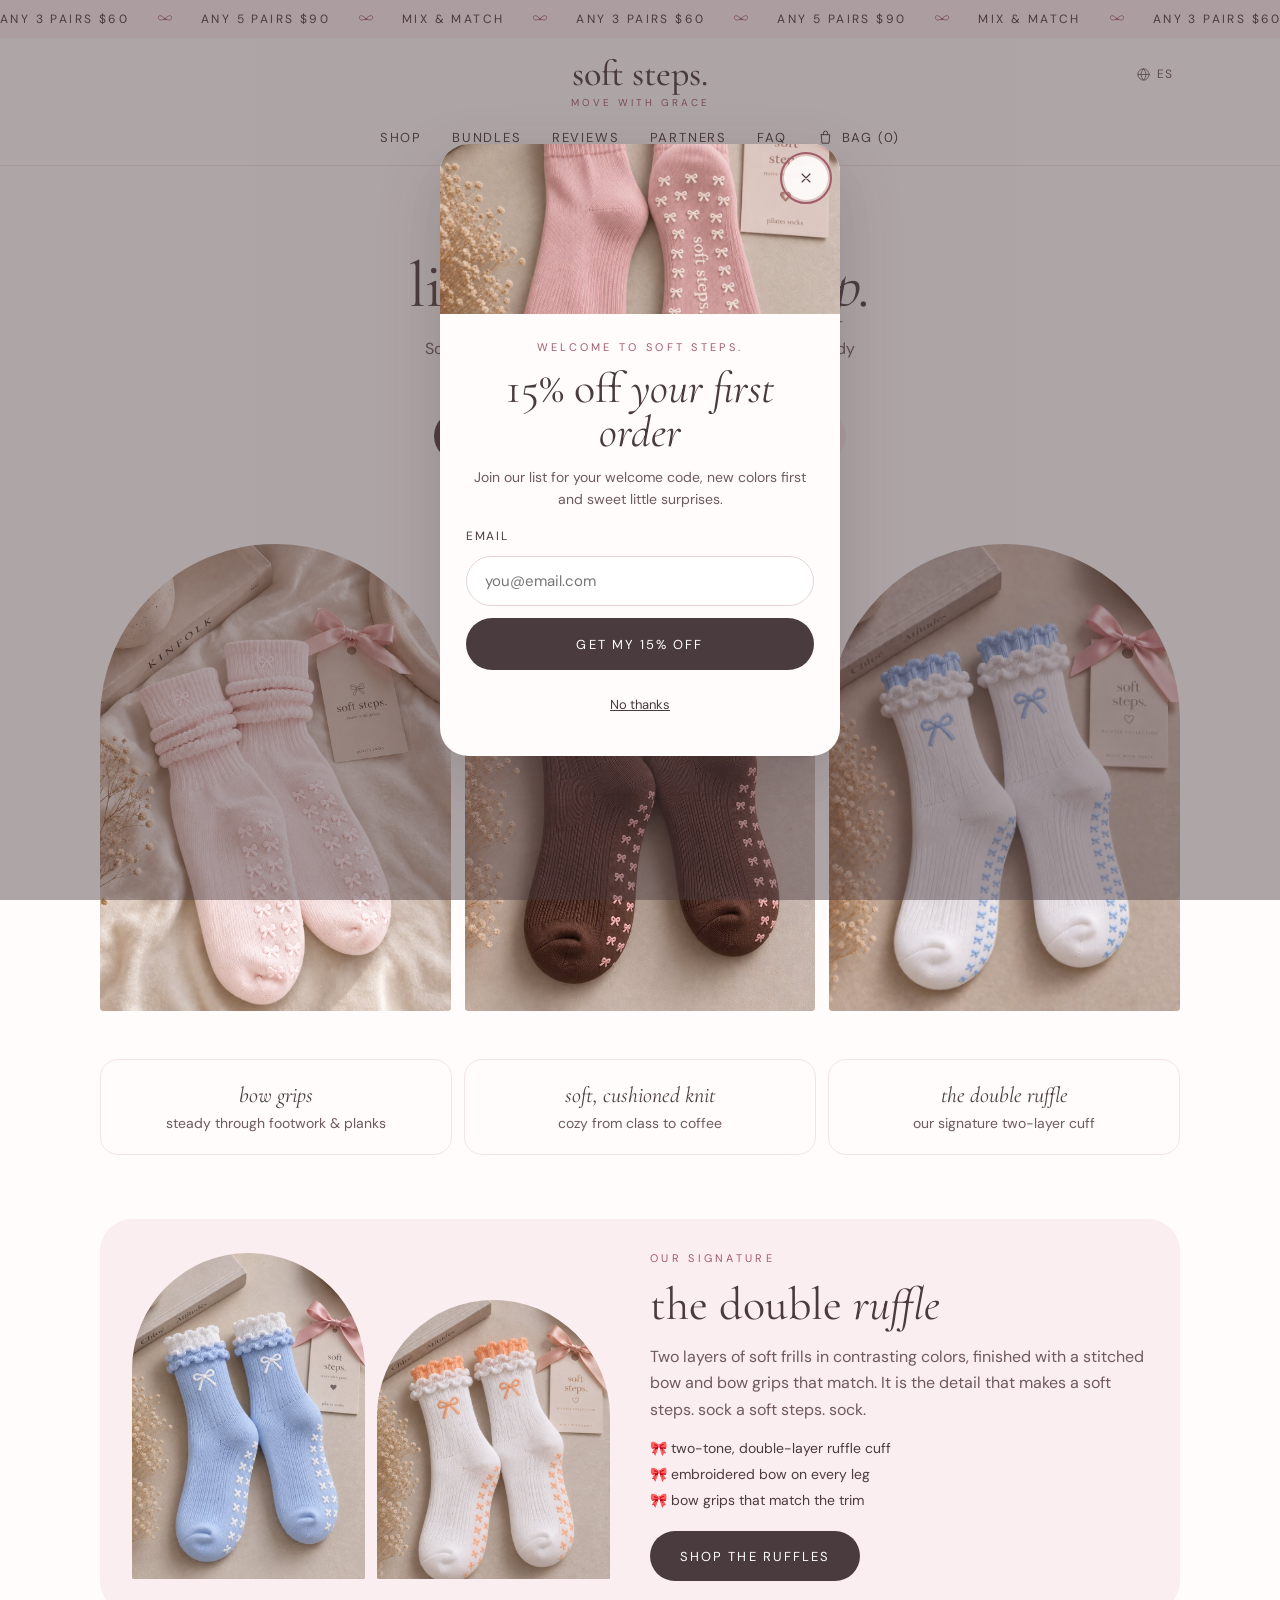
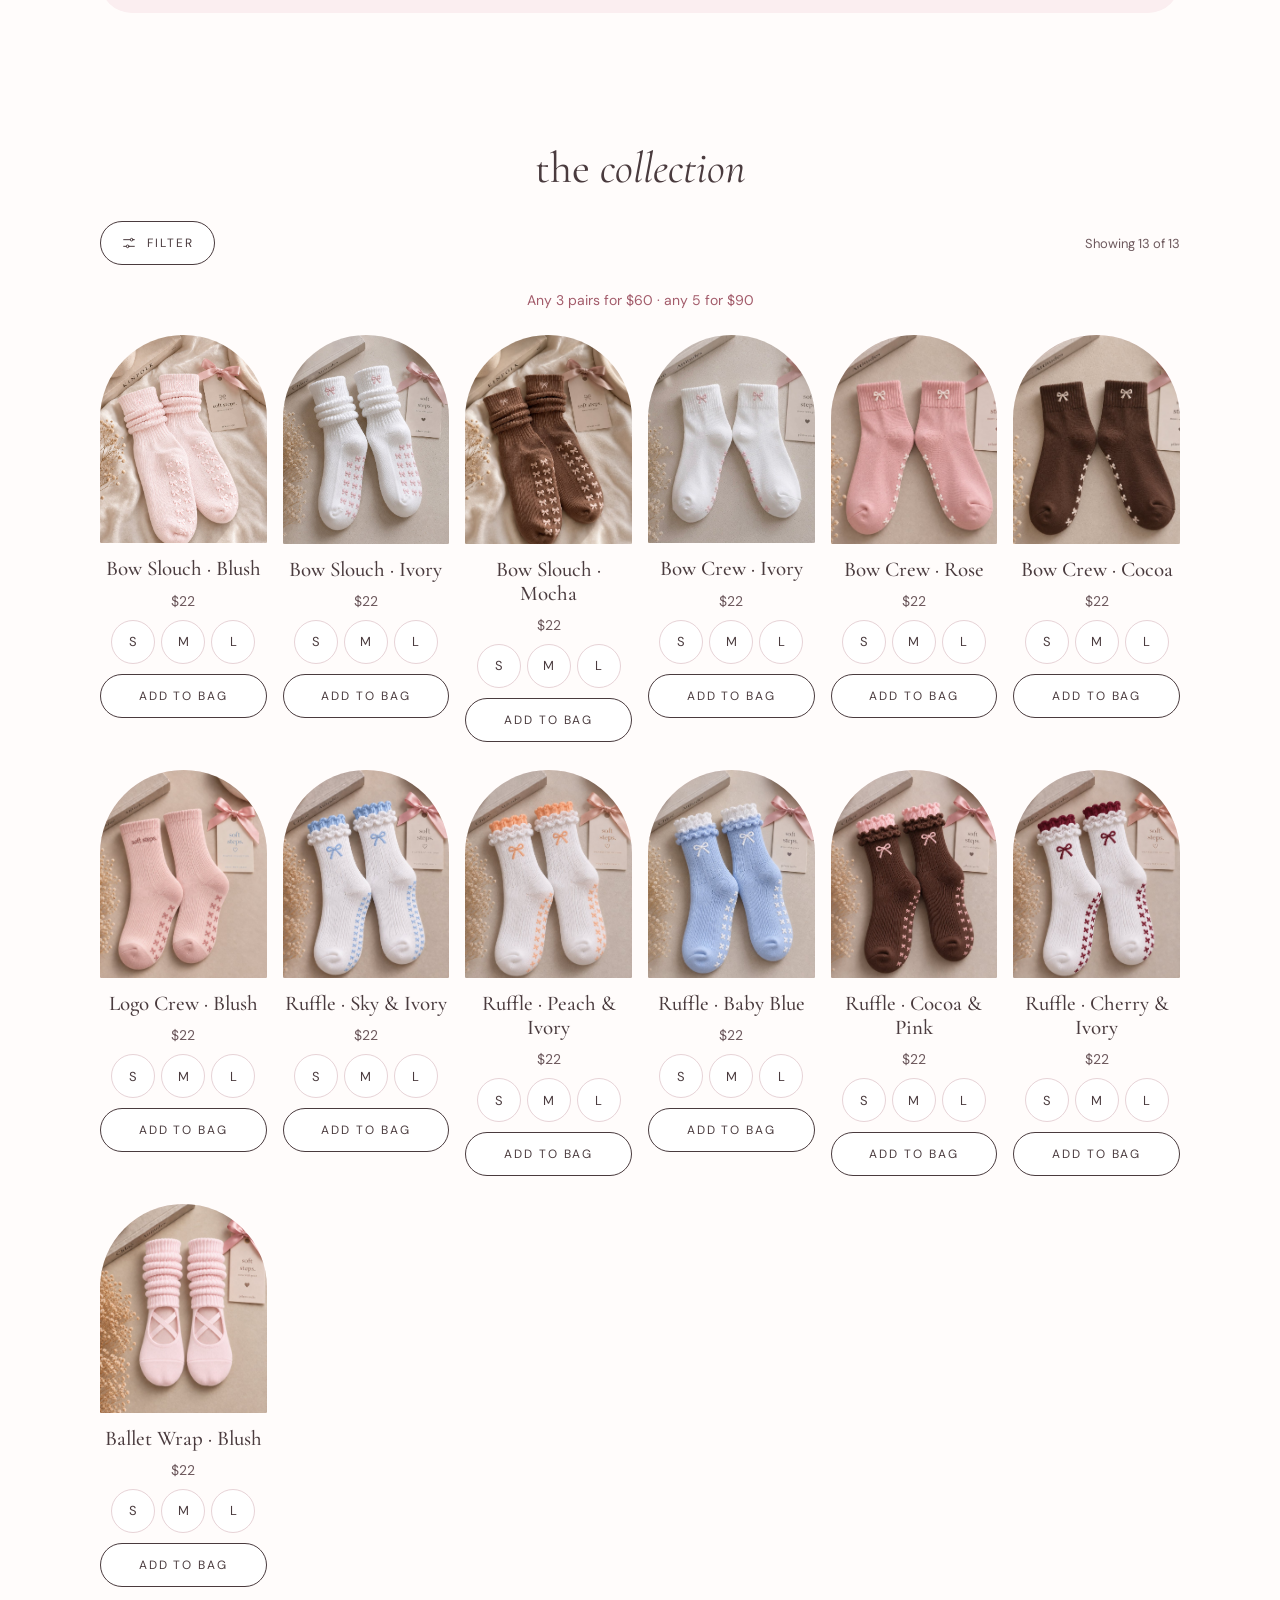
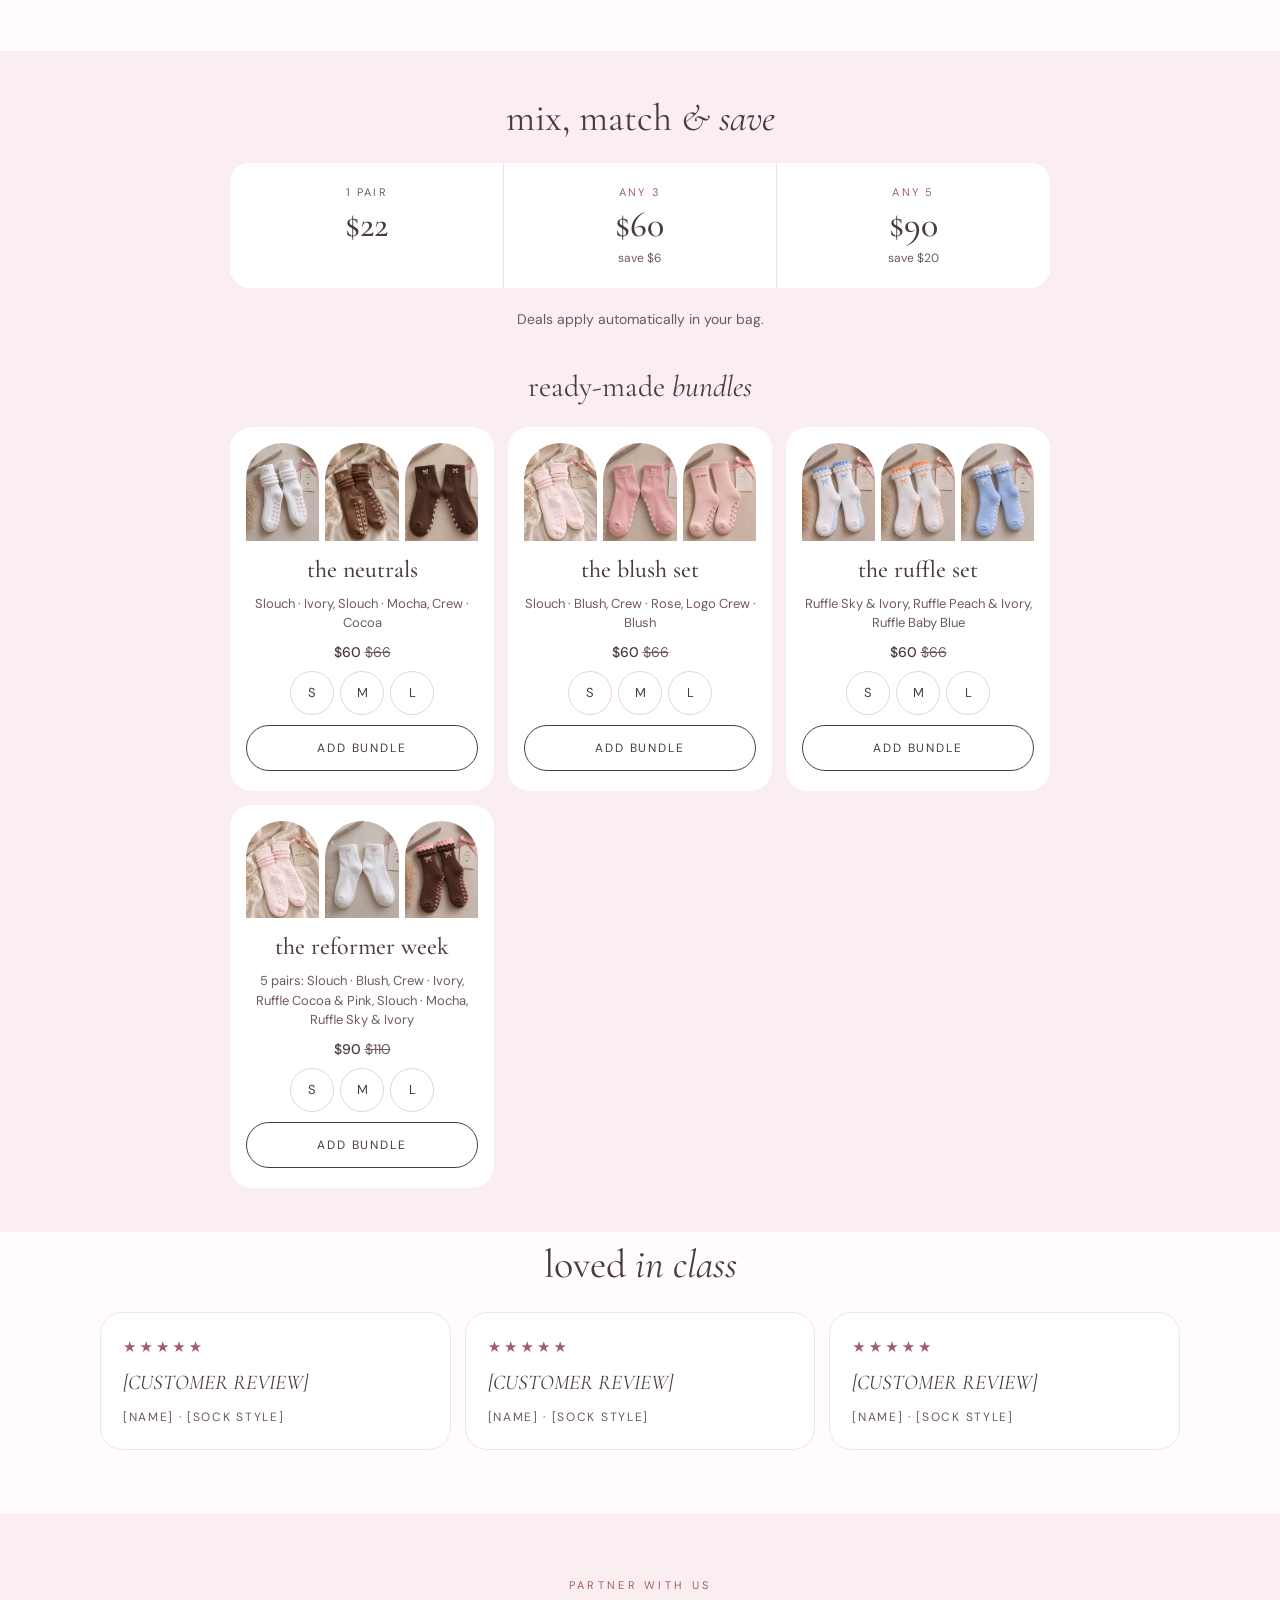
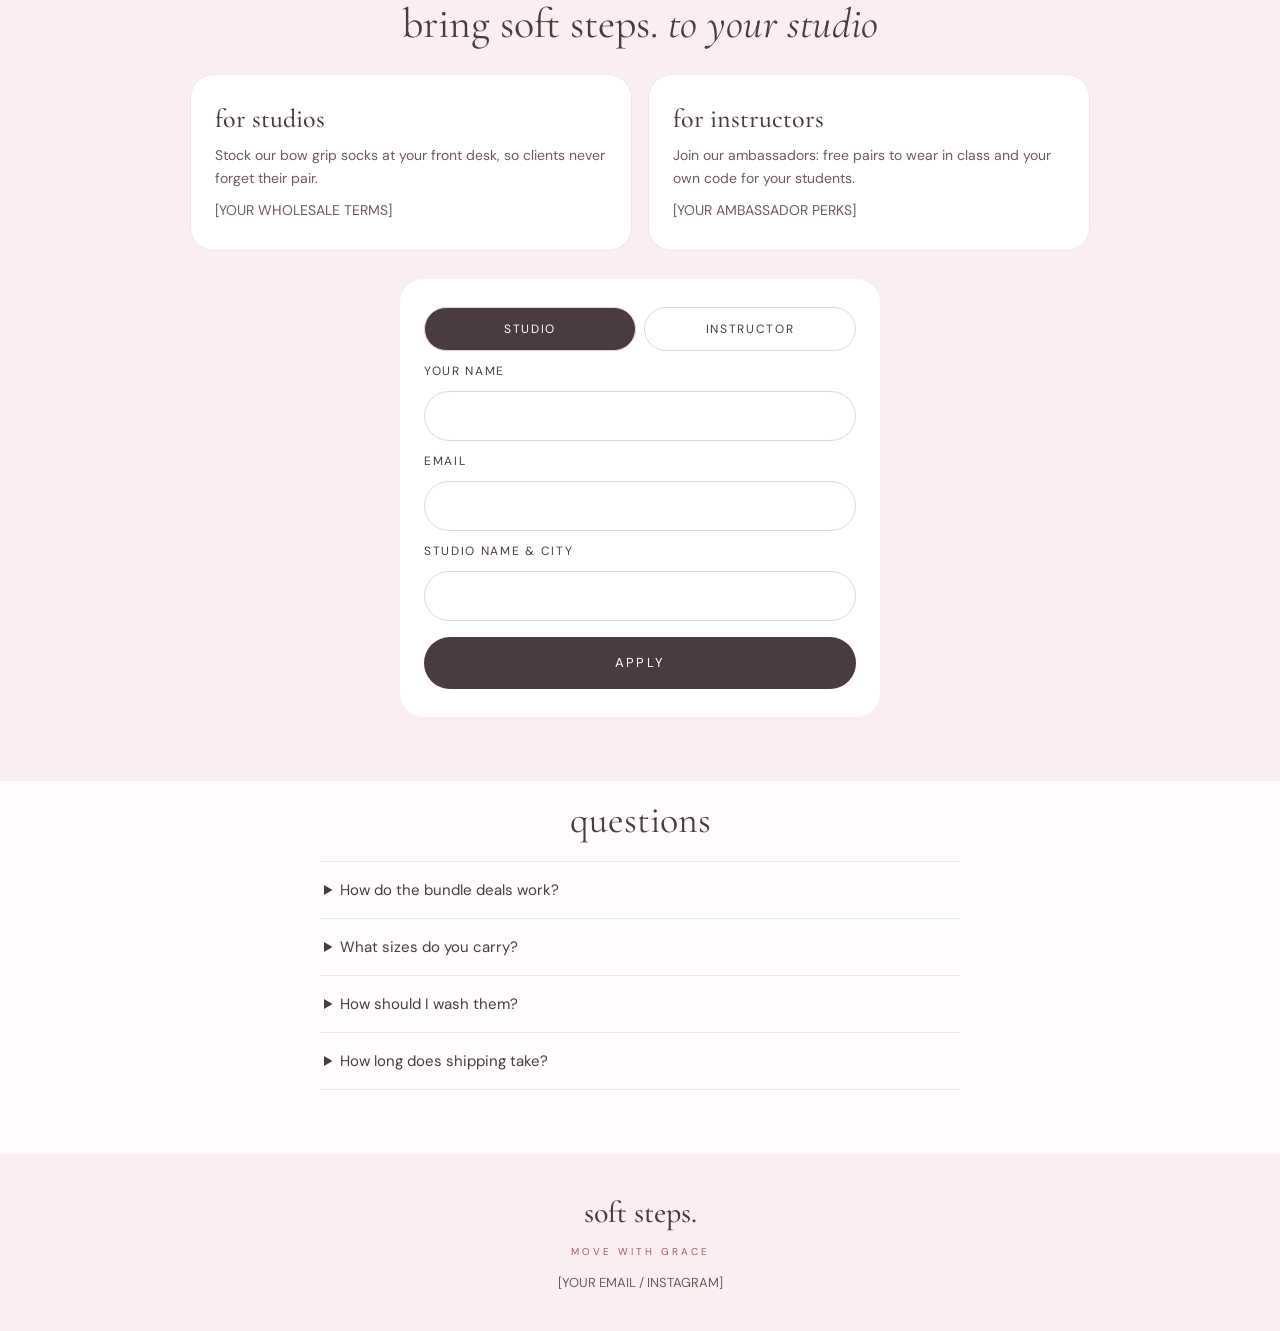
==== index.html @ e85aad95 "Add the soft steps. shop website Standalone HTML/CSS/JS version of the shop design: marquee ribbon, " ====
<!doctype html>
<html lang="en">
<head>
  <meta charset="utf-8">
  <meta name="viewport" content="width=device-width, initial-scale=1">
  <title>soft steps. Pilates socks</title>
  <meta name="description" content="soft steps. Pilates grip socks with little bows and bow-shaped grips. Any 3 pairs for $60, any 5 for $90.">
  <meta property="og:title" content="soft steps. Pilates socks">
  <meta property="og:description" content="little bows, big grip. move with grace.">
  <meta property="og:image" content="images/bow-slouch-blush.jpg">
  <link rel="preconnect" href="https://fonts.googleapis.com">
  <link rel="preconnect" href="https://fonts.gstatic.com" crossorigin>
  <link href="https://fonts.googleapis.com/css2?family=Cormorant+Garamond:ital,wght@0,400;0,500;0,600;1,400;1,500&family=DM+Sans:wght@400;500&display=swap" rel="stylesheet">
  <link rel="stylesheet" href="styles.css">
</head>
<body>

  <!-- Ribbon -->
  <div class="ribbon" id="ribbon"></div>

  <!-- Header -->
  <header class="site-header">
    <div class="header-inner">
      <button type="button" class="lang-btn" data-action="toggle-lang" id="lang-btn">
        <svg width="15" height="15" viewBox="0 0 24 24" fill="none" stroke="currentColor" stroke-width="1.4" stroke-linecap="round" stroke-linejoin="round" aria-hidden="true"><circle cx="12" cy="12" r="9"/><path d="M3 12h18"/><path d="M12 3c2.5 2.7 3.8 5.7 3.8 9s-1.3 6.3-3.8 9c-2.5-2.7-3.8-5.7-3.8-9S9.5 5.7 12 3z"/></svg>
        <span id="lang-label">ES</span>
      </button>
      <a href="#top" class="logo">
        <span class="logo-name">soft steps.</span>
        <span class="logo-tag">move with grace</span>
      </a>
      <nav class="nav">
        <a href="#shop" data-t="nShop"></a>
        <a href="#deals" data-t="nBundles"></a>
        <a href="#reviews" data-t="nReviews"></a>
        <a href="#partners" data-t="nPartners"></a>
        <a href="#faq" data-t="nFaq"></a>
        <button type="button" class="bag-btn" data-action="open-cart" data-t-aria="openBag">
          <svg width="17" height="17" viewBox="0 0 24 24" fill="none" stroke="currentColor" stroke-width="1.4" stroke-linecap="round" stroke-linejoin="round" aria-hidden="true"><path d="M6 8h12l-1 12H7L6 8z"/><path d="M9 8V6a3 3 0 0 1 6 0v2"/></svg>
          <span id="bag-label"></span>
        </button>
      </nav>
    </div>
  </header>

  <main>
    <!-- Hero -->
    <section id="top" class="hero wrap">
      <div class="hero-copy">
        <div class="label" data-t="heroLabel"></div>
        <h1 class="serif hero-title"><span data-t="heroA"></span><em data-t="heroB"></em></h1>
        <p class="muted hero-p" data-t="heroP"></p>
        <div class="hero-ctas">
          <a href="#shop" class="pill pill-dark" data-t="ctaShop"></a>
          <a href="#deals" class="pill pill-blush" data-t="cta3"></a>
        </div>
      </div>
      <div class="hero-imgs">
        <img src="images/bow-slouch-blush.jpg" data-t-alt="altHero1" class="arch" style="aspect-ratio: 3 / 4">
        <img src="images/ruffle-cocoa-pink.jpg" data-t-alt="altHero2" class="arch" style="aspect-ratio: 3 / 4.4">
        <img src="images/ruffle-sky-ivory.jpg" data-t-alt="altHero3" class="arch" style="aspect-ratio: 3 / 4">
      </div>
    </section>

    <!-- Key points -->
    <section class="wrap points">
      <div class="point"><span class="serif point-title" data-t="pt1"></span><span class="muted" data-t="pt1s"></span></div>
      <div class="point"><span class="serif point-title" data-t="pt2"></span><span class="muted" data-t="pt2s"></span></div>
      <div class="point"><span class="serif point-title" data-t="pt3"></span><span class="muted" data-t="pt3s"></span></div>
    </section>

    <!-- Signature ruffle -->
    <section id="signature" class="wrap signature-wrap">
      <div class="signature">
        <div class="sig-imgs">
          <img src="images/ruffle-baby-blue.jpg" data-t-alt="sigAlt1" class="arch" style="aspect-ratio: 3 / 4.2">
          <img src="images/ruffle-peach-ivory.jpg" data-t-alt="sigAlt2" class="arch" style="aspect-ratio: 3 / 3.6">
        </div>
        <div class="sig-copy">
          <span class="label" data-t="sigLabel"></span>
          <h2 class="serif sig-title"><span data-t="sigA"></span><em data-t="sigB"></em></h2>
          <p class="muted" data-t="sigP"></p>
          <ul class="sig-list">
            <li>🎀 <span data-t="sig1"></span></li>
            <li>🎀 <span data-t="sig2"></span></li>
            <li>🎀 <span data-t="sig3"></span></li>
          </ul>
          <a href="#shop" class="pill pill-dark" data-action="shop-ruffles" data-t="sigCta"></a>
        </div>
      </div>
    </section>

    <!-- Shop -->
    <section id="shop" class="wrap shop">
      <h2 class="serif section-title"><span data-t="colA"></span><em data-t="colB"></em></h2>
      <div id="shop-dynamic" class="shop-dynamic"></div>
    </section>

    <!-- Bundles -->
    <section id="deals" class="deals">
      <div class="deals-inner">
        <h2 class="serif deals-title"><span data-t="mixA"></span><em data-t="mixB"></em></h2>
        <div class="price-table">
          <div><span class="price-label" data-t="onePair"></span><span class="serif price-big">$22</span></div>
          <div class="mid"><span class="price-label rose" data-t="any3"></span><span class="serif price-big">$60</span><span class="small muted" data-t="save6"></span></div>
          <div><span class="price-label rose" data-t="any5"></span><span class="serif price-big">$90</span><span class="small muted" data-t="save20"></span></div>
        </div>
        <p class="muted small14" data-t="dealsAuto"></p>
        <h3 class="serif ready-title"><span data-t="readyA"></span><em data-t="readyB"></em></h3>
        <div id="bundles" class="bundles"></div>
      </div>
    </section>

    <!-- Reviews -->
    <section id="reviews" class="wrap reviews">
      <h2 class="serif section-title"><span data-t="lovedA"></span><em data-t="lovedB"></em></h2>
      <div class="review-grid">
        <figure class="review">
          <span class="stars" data-t-aria="stars" role="img">★★★★★</span>
          <blockquote class="serif">[CUSTOMER REVIEW]</blockquote>
          <figcaption>[NAME] · [SOCK STYLE]</figcaption>
        </figure>
        <figure class="review">
          <span class="stars" data-t-aria="stars" role="img">★★★★★</span>
          <blockquote class="serif">[CUSTOMER REVIEW]</blockquote>
          <figcaption>[NAME] · [SOCK STYLE]</figcaption>
        </figure>
        <figure class="review">
          <span class="stars" data-t-aria="stars" role="img">★★★★★</span>
          <blockquote class="serif">[CUSTOMER REVIEW]</blockquote>
          <figcaption>[NAME] · [SOCK STYLE]</figcaption>
        </figure>
      </div>
    </section>

    <!-- Partners -->
    <section id="partners" class="partners">
      <div class="partners-inner">
        <div class="partners-head">
          <span class="label" data-t="partnerLabel"></span>
          <h2 class="serif partners-title"><span data-t="bringA"></span><em data-t="bringB"></em></h2>
        </div>
        <div class="partner-cards">
          <div class="partner-card">
            <h3 class="serif" data-t="forStudios"></h3>
            <p class="muted" data-t="studiosP"></p>
            <p class="muted">[YOUR WHOLESALE TERMS]</p>
          </div>
          <div class="partner-card">
            <h3 class="serif" data-t="forInstr"></h3>
            <p class="muted" data-t="instrP"></p>
            <p class="muted">[YOUR AMBASSADOR PERKS]</p>
          </div>
        </div>
        <div id="partner-box" class="partner-box"></div>
      </div>
    </section>

    <!-- FAQ -->
    <section id="faq" class="faq">
      <h2 class="serif section-title" data-t="questions"></h2>
      <details><summary data-t="faq1q"></summary><p class="muted" data-t="faq1a"></p></details>
      <details><summary data-t="faq2q"></summary><p class="muted" data-t="faq2a"></p></details>
      <details><summary data-t="faq3q"></summary><p class="muted">[YOUR CARE INSTRUCTIONS]</p></details>
      <details class="last"><summary data-t="faq4q"></summary><p class="muted">[YOUR SHIPPING INFO]</p></details>
    </section>
  </main>

  <!-- Footer -->
  <footer class="footer">
    <span class="serif footer-name">soft steps.</span>
    <span class="logo-tag">move with grace</span>
    <span class="muted small13">[YOUR EMAIL / INSTAGRAM]</span>
  </footer>

  <!-- Welcome offer tab, popup, filter panel, photo viewer and bag are drawn by app.js -->
  <div id="promo-tab"></div>
  <div id="overlays"></div>

  <script src="app.js"></script>
</body>
</html>
---- styles.css ----
/* soft steps. — shop styles */
:root {
  --bg: #FFFCFB;
  --blush: #FBEEF0;
  --line: #F2E4E7;
  --line-2: #E7D3D7;
  --cocoa: #4A3B3E;
  --muted: #6E5A5E;
  --rose: #A35C6B;
  --white: #FFFFFF;
  --serif: 'Cormorant Garamond', Georgia, serif;
  --sans: 'DM Sans', system-ui, -apple-system, 'Segoe UI', sans-serif;
}

* { box-sizing: border-box; }
html { scroll-behavior: smooth; }
body {
  margin: 0;
  background: var(--bg);
  color: var(--cocoa);
  font-family: var(--sans);
}
body.locked { overflow: hidden; }
a { color: var(--cocoa); }
a:hover { color: var(--rose); }
img { max-width: 100%; }
button { font-family: inherit; }
em { font-style: italic; }

.serif { font-family: var(--serif); }
.muted { color: var(--muted); }
.rose { color: var(--rose) !important; }
.small { font-size: 12px; }
.small13 { font-size: 13px; }
.small14 { font-size: 14px; margin: 0; }
.wrap { max-width: 1120px; margin: 0 auto; padding-left: 20px; padding-right: 20px; }
.label { font-size: 11px; letter-spacing: 0.3em; text-transform: uppercase; color: var(--rose); }
.arch { display: block; width: 100%; object-fit: cover; border-radius: 999px 999px 18px 18px; }
.visually-hidden { position: absolute; width: 1px; height: 1px; overflow: hidden; clip: rect(0 0 0 0); white-space: nowrap; }

/* Pills and buttons */
.pill {
  display: inline-flex; align-items: center; justify-content: center;
  min-height: 50px; padding: 0 34px; border-radius: 999px; border: none;
  text-decoration: none; font-size: 13px; letter-spacing: 0.16em; text-transform: uppercase; cursor: pointer;
}
.pill-dark { background: var(--cocoa); color: var(--white); }
.pill-dark:hover { color: var(--white); background: #3a2d30; }
.pill-blush { background: var(--blush); color: var(--cocoa); }
.btn-outline {
  min-height: 44px; border: 1px solid var(--cocoa); border-radius: 999px;
  background: var(--white); color: var(--cocoa);
  font-size: 12px; letter-spacing: 0.16em; text-transform: uppercase; cursor: pointer;
}
.btn-outline.on, .chip.on, .size.on { background: var(--cocoa); color: var(--white); }
.link-btn { min-height: 44px; padding: 0 8px; border: none; background: transparent; color: var(--cocoa); font-size: 13px; text-decoration: underline; cursor: pointer; }
.size {
  width: 44px; height: 44px; border: 1px solid var(--line-2); border-radius: 50%;
  background: var(--white); color: var(--cocoa); font-size: 13px; cursor: pointer;
}
.sizes { display: flex; justify-content: center; gap: 6px; }
.err { font-size: 12px; color: var(--rose); }
.icon-btn {
  width: 44px; height: 44px; border: none; border-radius: 50%;
  background: rgba(255, 252, 251, 0.92); color: var(--cocoa); cursor: pointer;
  display: flex; align-items: center; justify-content: center;
}
:focus-visible { outline: 2px solid var(--rose); outline-offset: 2px; }

/* Ribbon */
.ribbon {
  background: var(--blush); overflow: hidden; white-space: nowrap; padding: 11px 0;
  font-size: 12px; letter-spacing: 0.2em; text-transform: uppercase;
}
.ribbon-track { display: flex; width: max-content; animation: ss-marquee 32s linear infinite; }
.ribbon-set { display: flex; flex-shrink: 0; }
.ribbon-item { display: inline-flex; align-items: center; gap: 28px; padding-right: 28px; }
@keyframes ss-marquee { from { transform: translateX(0); } to { transform: translateX(-50%); } }
@media (prefers-reduced-motion: reduce) { .ribbon-track { animation: none; } }

/* Header */
.site-header { position: sticky; top: 0; z-index: 20; background: rgba(255, 252, 251, 0.94); border-bottom: 1px solid var(--line); backdrop-filter: blur(6px); }
.header-inner { max-width: 1120px; margin: 0 auto; padding: 18px 20px 6px; display: flex; flex-direction: column; align-items: center; gap: 6px; position: relative; }
.lang-btn {
  position: absolute; top: 14px; right: 16px; display: flex; align-items: center; gap: 6px;
  min-height: 44px; padding: 0 10px; border: none; background: transparent; color: var(--muted);
  font-size: 12px; letter-spacing: 0.14em; cursor: pointer;
}
.logo { display: flex; flex-direction: column; align-items: center; text-decoration: none; }
.logo-name { font-family: var(--serif); font-size: 36px; font-weight: 500; line-height: 1; }
.logo-tag { margin-top: 4px; font-size: 10px; letter-spacing: 0.3em; text-transform: uppercase; color: var(--rose); }
.nav { display: flex; align-items: center; justify-content: center; gap: 2px; flex-wrap: wrap; }
.nav a { padding: 12px 14px; text-decoration: none; font-size: 13px; letter-spacing: 0.14em; text-transform: uppercase; }
.bag-btn {
  display: flex; align-items: center; gap: 8px; min-height: 44px; padding: 0 14px; border: none;
  background: transparent; color: var(--cocoa); font-size: 13px; letter-spacing: 0.14em; text-transform: uppercase; cursor: pointer;
}

/* Hero */
.hero { padding-top: 56px; padding-bottom: 40px; display: flex; flex-direction: column; align-items: center; gap: 36px; text-align: center; }
.hero-copy { display: flex; flex-direction: column; align-items: center; gap: 18px; }
.hero-title { margin: 0; font-weight: 400; font-size: 64px; line-height: 1; letter-spacing: -0.01em; }
.hero-p { margin: 0; max-width: 440px; font-size: 16px; line-height: 1.65; }
.hero-ctas { display: flex; gap: 12px; flex-wrap: wrap; justify-content: center; margin-top: 4px; }
.hero-imgs { width: 100%; display: grid; grid-template-columns: repeat(3, minmax(0, 1fr)); gap: 14px; align-items: end; }

/* Points */
.points { padding-top: 8px; padding-bottom: 48px; display: grid; grid-template-columns: repeat(auto-fit, minmax(200px, 1fr)); gap: 12px; }
.point { padding: 22px 18px; border: 1px solid var(--line); border-radius: 18px; text-align: center; display: flex; flex-direction: column; align-items: center; gap: 6px; font-size: 14px; }
.point-title { font-size: 22px; font-style: italic; }

/* Signature */
.signature-wrap { padding-top: 16px; padding-bottom: 64px; }
.signature { display: flex; flex-wrap: wrap; align-items: center; gap: 40px; background: var(--blush); border-radius: 32px; padding: 32px; }
.sig-imgs { flex: 1 1 300px; display: grid; grid-template-columns: repeat(2, minmax(0, 1fr)); gap: 12px; align-items: end; }
.sig-imgs .arch { border-radius: 999px 999px 16px 16px; }
.sig-copy { flex: 1 1 320px; display: flex; flex-direction: column; gap: 16px; }
.sig-copy p { margin: 0; font-size: 16px; line-height: 1.65; }
.sig-title { margin: 0; font-weight: 400; font-size: 46px; line-height: 1.02; }
.sig-list { list-style: none; margin: 0; padding: 0; display: flex; flex-direction: column; gap: 8px; font-size: 14px; }
.sig-copy .pill { align-self: flex-start; margin-top: 6px; padding: 0 30px; }

/* Shop */
.section-title { margin: 0; font-weight: 400; font-size: 44px; text-align: center; }
.shop { padding-top: 64px; padding-bottom: 64px; display: flex; flex-direction: column; align-items: center; gap: 26px; }
.shop-dynamic { width: 100%; display: flex; flex-direction: column; align-items: center; gap: 26px; }
.shop-bar { width: 100%; display: flex; align-items: center; justify-content: space-between; gap: 12px; flex-wrap: wrap; }
.filter-btn { display: flex; align-items: center; gap: 10px; padding: 0 20px; }
.showing { display: flex; align-items: center; gap: 4px; font-size: 13px; color: var(--muted); }
.deal-hint { font-size: 14px; color: var(--rose); }
.no-results { padding: 32px 16px; text-align: center; display: flex; flex-direction: column; align-items: center; gap: 12px; }
.no-results span { font-family: var(--serif); font-size: 24px; font-style: italic; }
.no-results .btn-outline { padding: 0 22px; }
.products { width: 100%; display: grid; grid-template-columns: repeat(auto-fill, minmax(160px, 1fr)); gap: 28px 16px; }
.card { display: flex; flex-direction: column; gap: 10px; text-align: center; }
.card-img { display: block; width: 100%; padding: 0; border: none; background: transparent; cursor: zoom-in; }
.card-img img { display: block; width: 100%; aspect-ratio: 4 / 5; object-fit: cover; border-radius: 999px 999px 16px 16px; background: var(--blush); }
.card h3 { margin: 4px 0 0; font-family: var(--serif); font-size: 21px; font-weight: 500; line-height: 1.15; }
.card .price { font-size: 14px; color: var(--muted); }

/* Deals */
.deals { background: var(--blush); padding: 44px 20px; }
.deals-inner { max-width: 820px; margin: 0 auto; display: flex; flex-direction: column; align-items: center; gap: 22px; text-align: center; }
.deals-title { margin: 0; font-weight: 400; font-size: 38px; }
.price-table { width: 100%; display: grid; grid-template-columns: repeat(3, minmax(0, 1fr)); background: var(--white); border-radius: 20px; }
.price-table > div { padding: 22px 8px; display: flex; flex-direction: column; gap: 4px; }
.price-table .mid { border-left: 1px solid var(--line); border-right: 1px solid var(--line); }
.price-label { font-size: 11px; letter-spacing: 0.2em; text-transform: uppercase; color: var(--muted); }
.price-big { font-size: 36px; font-weight: 500; }
.ready-title { margin: 18px 0 0; font-weight: 400; font-size: 30px; }
.bundles { width: 100%; display: grid; grid-template-columns: repeat(auto-fit, minmax(240px, 1fr)); gap: 14px; }
.bundle { background: var(--white); border-radius: 22px; padding: 16px 16px 20px; display: flex; flex-direction: column; align-items: center; gap: 10px; }
.bundle-imgs { width: 100%; display: grid; grid-template-columns: repeat(3, minmax(0, 1fr)); gap: 6px; }
.bundle-imgs img { display: block; width: 100%; aspect-ratio: 3 / 4; object-fit: cover; border-radius: 999px 999px 10px 10px; }
.bundle h4 { margin: 4px 0 0; font-family: var(--serif); font-size: 24px; font-weight: 500; }
.bundle-items { font-size: 13px; line-height: 1.5; color: var(--muted); }
.bundle-price { font-size: 14px; }
.bundle-price b { font-weight: 500; }
.bundle-price s { color: var(--muted); }
.bundle .btn-outline { width: 100%; min-height: 46px; }

/* Reviews */
.reviews { padding-top: 8px; padding-bottom: 64px; display: flex; flex-direction: column; align-items: center; gap: 24px; }
.reviews .section-title { font-size: 40px; }
.review-grid { width: 100%; display: grid; grid-template-columns: repeat(auto-fit, minmax(240px, 1fr)); gap: 14px; }
.review { margin: 0; padding: 24px 22px; border: 1px solid var(--line); border-radius: 22px; display: flex; flex-direction: column; gap: 12px; background: var(--white); }
.stars { color: var(--rose); font-size: 15px; letter-spacing: 0.2em; }
.review blockquote { margin: 0; font-size: 21px; font-style: italic; line-height: 1.35; }
.review figcaption { font-size: 12px; letter-spacing: 0.14em; text-transform: uppercase; color: var(--muted); }

/* Partners */
.partners { background: var(--blush); padding: 64px 20px; }
.partners-inner { max-width: 900px; margin: 0 auto; display: flex; flex-direction: column; align-items: center; gap: 28px; }
.partners-head { display: flex; flex-direction: column; align-items: center; gap: 10px; text-align: center; }
.partners-title { margin: 0; font-weight: 400; font-size: 42px; line-height: 1.05; }
.partner-cards { width: 100%; display: flex; flex-wrap: wrap; gap: 16px; }
.partner-card { flex: 1 1 280px; padding: 28px 24px; background: var(--white); border: 1px solid var(--line); border-radius: 24px; display: flex; flex-direction: column; gap: 10px; }
.partner-card h3 { margin: 0; font-size: 26px; font-weight: 500; }
.partner-card p { margin: 0; font-size: 14px; line-height: 1.6; }
.partner-box { width: 100%; max-width: 480px; background: var(--white); border-radius: 24px; padding: 28px 24px; display: flex; flex-direction: column; gap: 12px; }
.form { display: flex; flex-direction: column; gap: 12px; width: 100%; }
.roles { display: grid; grid-template-columns: repeat(2, minmax(0, 1fr)); gap: 8px; }
.chip {
  min-height: 44px; padding: 0 16px; border: 1px solid var(--line-2); border-radius: 999px;
  background: var(--white); color: var(--cocoa); font-size: 13px; cursor: pointer;
  display: flex; align-items: center; justify-content: center; gap: 8px;
}
.roles .chip { font-size: 12px; letter-spacing: 0.14em; text-transform: uppercase; }
.field-label { font-size: 12px; letter-spacing: 0.14em; text-transform: uppercase; color: var(--cocoa); }
.input {
  width: 100%; min-height: 50px; padding: 0 18px; border: 1px solid var(--line-2); border-radius: 999px;
  background: var(--white); color: var(--cocoa); font-family: inherit; font-size: 15px;
}
.form-err { font-size: 13px; color: var(--rose); }
.done { display: flex; flex-direction: column; align-items: center; gap: 8px; text-align: center; padding: 12px 0; }
.done h3 { margin: 0; font-size: 30px; font-weight: 400; }
.done p { margin: 0; font-size: 14px; line-height: 1.6; }

/* FAQ */
.faq { max-width: 680px; margin: 0 auto; padding: 16px 20px 64px; }
.faq .section-title { margin: 0 0 18px; font-size: 38px; }
.faq details { border-top: 1px solid var(--line); padding: 18px 4px; }
.faq details.last { border-bottom: 1px solid var(--line); }
.faq summary { cursor: pointer; font-size: 15px; }
.faq p { margin: 10px 0 0; font-size: 14px; line-height: 1.6; }

/* Footer */
.footer { background: var(--blush); padding: 40px 20px; text-align: center; display: flex; flex-direction: column; align-items: center; gap: 10px; }
.footer-name { font-size: 30px; font-weight: 500; }
.footer .small13 { margin-top: 6px; }

/* Promo tab */
.promo-tab {
  position: fixed; left: 16px; bottom: 16px; z-index: 30; min-height: 44px; padding: 0 20px; border: none;
  border-radius: 999px; background: var(--cocoa); color: var(--white);
  font-size: 12px; letter-spacing: 0.16em; text-transform: uppercase; cursor: pointer;
  box-shadow: 0 8px 24px rgba(74, 59, 62, 0.2);
}

/* Overlays */
.overlay { position: fixed; inset: 0; display: flex; }
.overlay.center { align-items: center; justify-content: center; padding: 16px; }
.scrim { position: absolute; inset: 0; border: none; background: rgba(74, 59, 62, 0.25); cursor: pointer; }
.scrim.dark { background: rgba(74, 59, 62, 0.45); }
.z-bag { z-index: 50; justify-content: flex-end; }
.z-filter { z-index: 55; justify-content: flex-start; }
.z-viewer { z-index: 60; }
.z-promo { z-index: 70; }

.popup { position: relative; width: 100%; max-width: 400px; background: var(--bg); border-radius: 28px; overflow: hidden; box-shadow: 0 24px 60px rgba(74, 59, 62, 0.25); display: flex; flex-direction: column; }
.popup > img { display: block; width: 100%; height: 170px; object-fit: cover; }
.popup .icon-btn.close { position: absolute; top: 12px; right: 12px; }
.popup-body { padding: 26px 26px 30px; display: flex; flex-direction: column; align-items: center; gap: 12px; text-align: center; }
.popup-body h2 { margin: 0; font-weight: 400; font-size: 44px; line-height: 1; }
.popup-body h2.sm { font-size: 40px; }
.popup-body p { margin: 0; font-size: 14px; line-height: 1.6; }
.popup-body .field-label { align-self: flex-start; margin-top: 6px; }
.popup-body .form-err { align-self: flex-start; }
.popup-body .pill { width: 100%; min-height: 52px; }
.popup-body strong { color: var(--cocoa); font-weight: 500; }

.drawer { position: relative; width: 100%; height: 100%; background: var(--bg); display: flex; flex-direction: column; }
.drawer.left { max-width: 360px; box-shadow: 10px 0 40px rgba(74, 59, 62, 0.12); }
.drawer.right { max-width: 400px; box-shadow: -10px 0 40px rgba(74, 59, 62, 0.12); }
.drawer-head { display: flex; justify-content: space-between; align-items: center; padding: 22px; border-bottom: 1px solid var(--line); }
.drawer-head h2 { margin: 0; font-size: 30px; font-weight: 400; }
.drawer-head .icon-btn { background: var(--blush); }
.drawer-body { flex: 1; overflow-y: auto; padding: 24px 22px; display: flex; flex-direction: column; gap: 28px; }
.drawer.right .drawer-body { padding: 20px 22px; gap: 16px; }
.drawer-foot { padding: 18px 22px 26px; border-top: 1px solid var(--line); display: flex; gap: 10px; }
.drawer.right .drawer-foot { flex-direction: column; padding: 20px 22px 28px; }
.fgroup { display: flex; flex-direction: column; gap: 10px; }
.fgroup-title { font-size: 11px; letter-spacing: 0.24em; text-transform: uppercase; color: var(--rose); }
.chips { display: flex; flex-wrap: wrap; gap: 8px; }
.swatch { width: 14px; height: 14px; border-radius: 50%; border: 1px solid var(--line-2); }
.size-note { font-size: 13px; line-height: 1.5; color: var(--muted); }
.drawer-foot .btn-outline { flex: 0 0 auto; min-height: 50px; padding: 0 18px; border-color: var(--line-2); }
.drawer-foot .pill { flex: 1; min-height: 50px; font-size: 12px; }

.viewer { position: relative; width: 100%; max-width: 520px; max-height: 100%; overflow-y: auto; background: var(--bg); border-radius: 24px; padding: 14px 14px 22px; display: flex; flex-direction: column; gap: 14px; box-shadow: 0 20px 60px rgba(74, 59, 62, 0.25); }
.viewer-photo { position: relative; }
.viewer-photo img { display: block; width: 100%; max-height: 62vh; object-fit: contain; border-radius: 16px; background: var(--blush); }
.viewer-photo .close { position: absolute; top: 10px; right: 10px; }
.viewer-photo .prev, .viewer-photo .next { position: absolute; top: 50%; transform: translateY(-50%); }
.viewer-photo .prev { left: 10px; }
.viewer-photo .next { right: 10px; }
.thumbs { display: flex; justify-content: center; gap: 10px; }
.thumb { display: flex; flex-direction: column; align-items: center; gap: 4px; padding: 4px; border: 1px solid var(--line); border-radius: 14px; background: var(--white); cursor: pointer; }
.thumb.on { border-color: var(--cocoa); }
.thumb img { display: block; width: 56px; height: 56px; object-fit: cover; border-radius: 10px; }
.thumb span { font-size: 11px; letter-spacing: 0.12em; text-transform: uppercase; color: var(--cocoa); }
.viewer-info { display: flex; flex-direction: column; align-items: center; gap: 6px; text-align: center; padding: 0 8px; }
.viewer-info h2 { margin: 0; font-size: 28px; font-weight: 500; }
.viewer-info p { margin: 4px 0 0; font-size: 14px; line-height: 1.6; }
.viewer .err { text-align: center; }
.viewer .btn-outline { min-height: 50px; font-size: 13px; }

.empty { margin: 40px 0 0; text-align: center; font-size: 15px; color: var(--muted); }
.line { display: flex; gap: 14px; align-items: center; }
.line img { width: 68px; height: 84px; object-fit: cover; border-radius: 999px 999px 10px 10px; }
.line-info { flex: 1; display: flex; flex-direction: column; gap: 6px; }
.line-name { font-family: var(--serif); font-size: 19px; }
.line-size { font-size: 12px; letter-spacing: 0.1em; text-transform: uppercase; color: var(--muted); }
.qty { display: flex; align-items: center; gap: 10px; }
.qty button { width: 44px; height: 44px; border: 1px solid var(--line); border-radius: 50%; background: var(--white); color: var(--cocoa); font-size: 17px; cursor: pointer; }
.qty span { min-width: 20px; text-align: center; font-size: 15px; }
.bag-hint { font-size: 13px; background: var(--blush); border-radius: 12px; padding: 10px 14px; text-align: center; }
.sum { display: flex; justify-content: space-between; font-size: 14px; color: var(--muted); }
.sum.save { color: var(--rose); }
.sum.total { font-size: 18px; font-weight: 500; color: var(--cocoa); }
.drawer.right .pill { margin-top: 6px; min-height: 52px; }

/* Phones */
@media (max-width: 640px) {
  .hero { padding-top: 36px; }
  .hero-title { font-size: 46px; }
  .section-title { font-size: 36px; }
  .sig-title, .partners-title { font-size: 36px; }
  .signature { padding: 20px; gap: 28px; border-radius: 24px; }
  .lang-btn { top: 10px; right: 6px; }
  .nav a { padding: 12px 10px; font-size: 12px; }
  .price-big { font-size: 30px; }
}
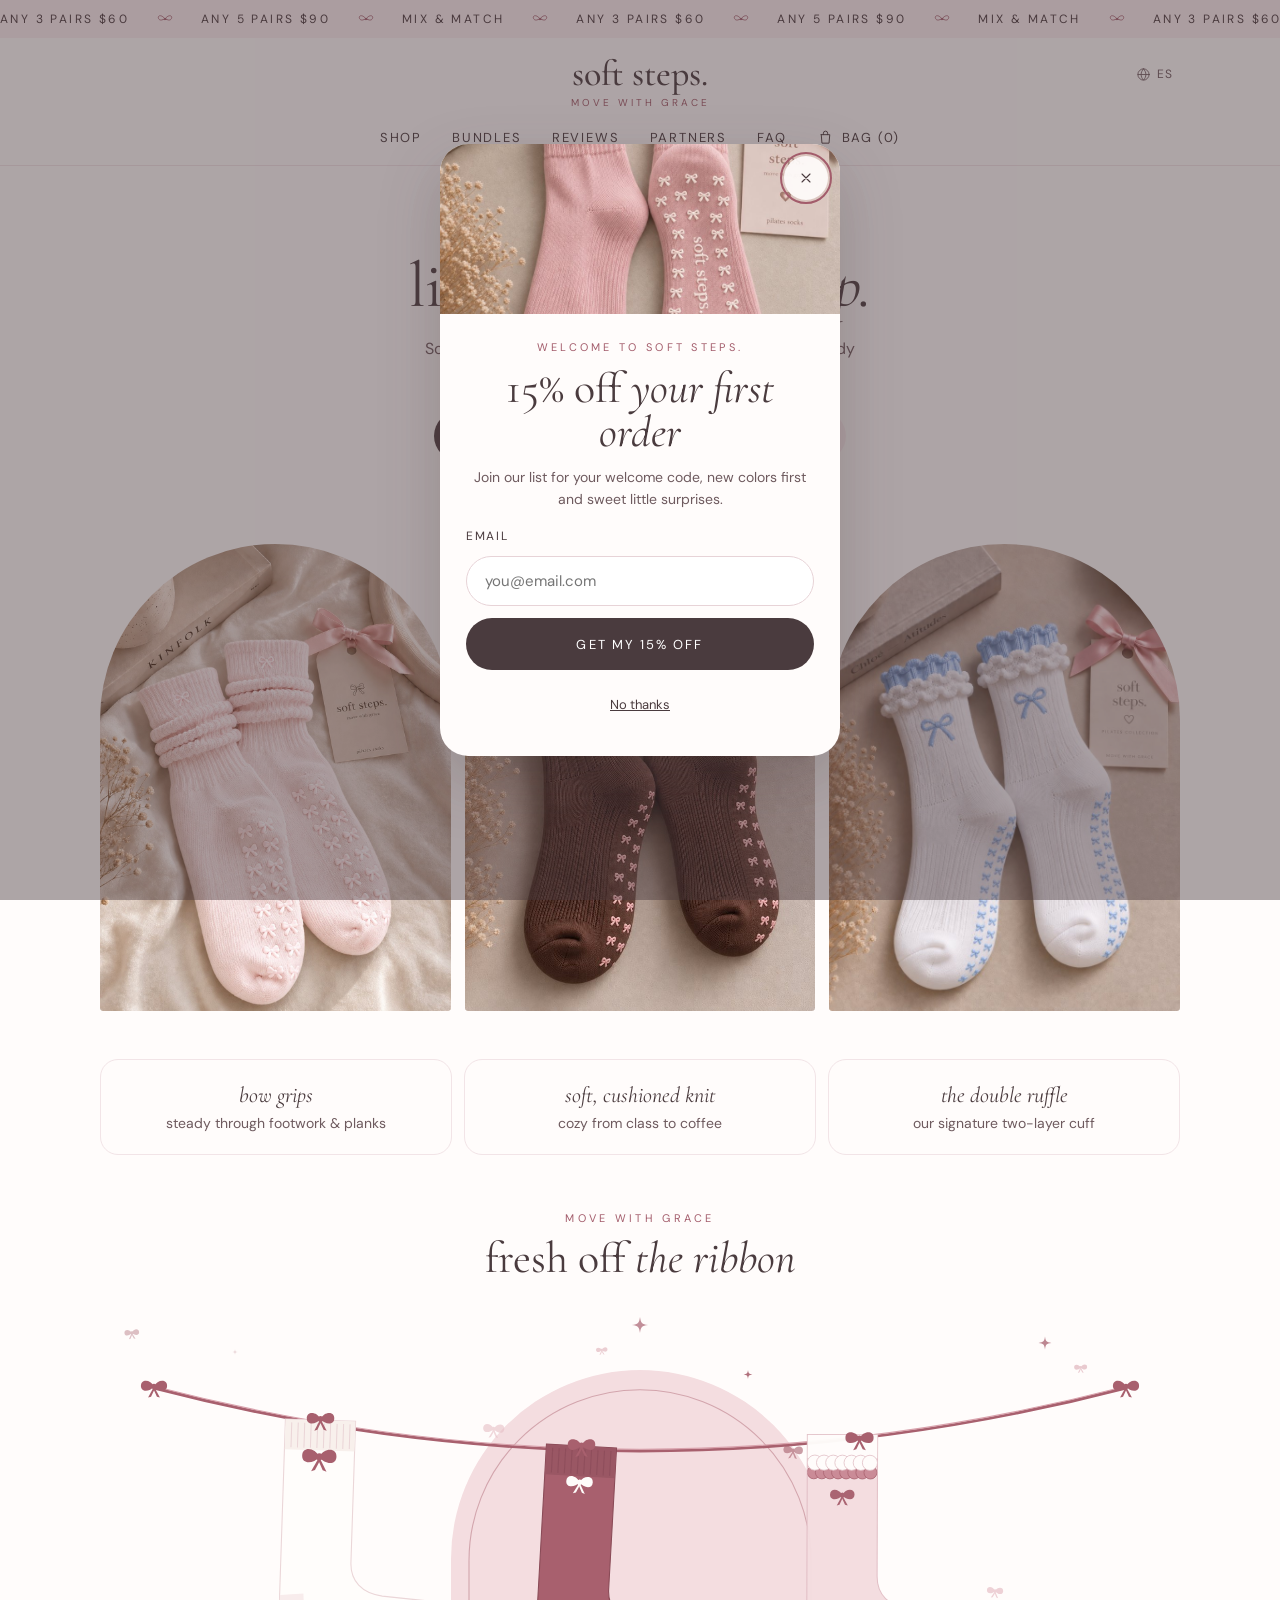
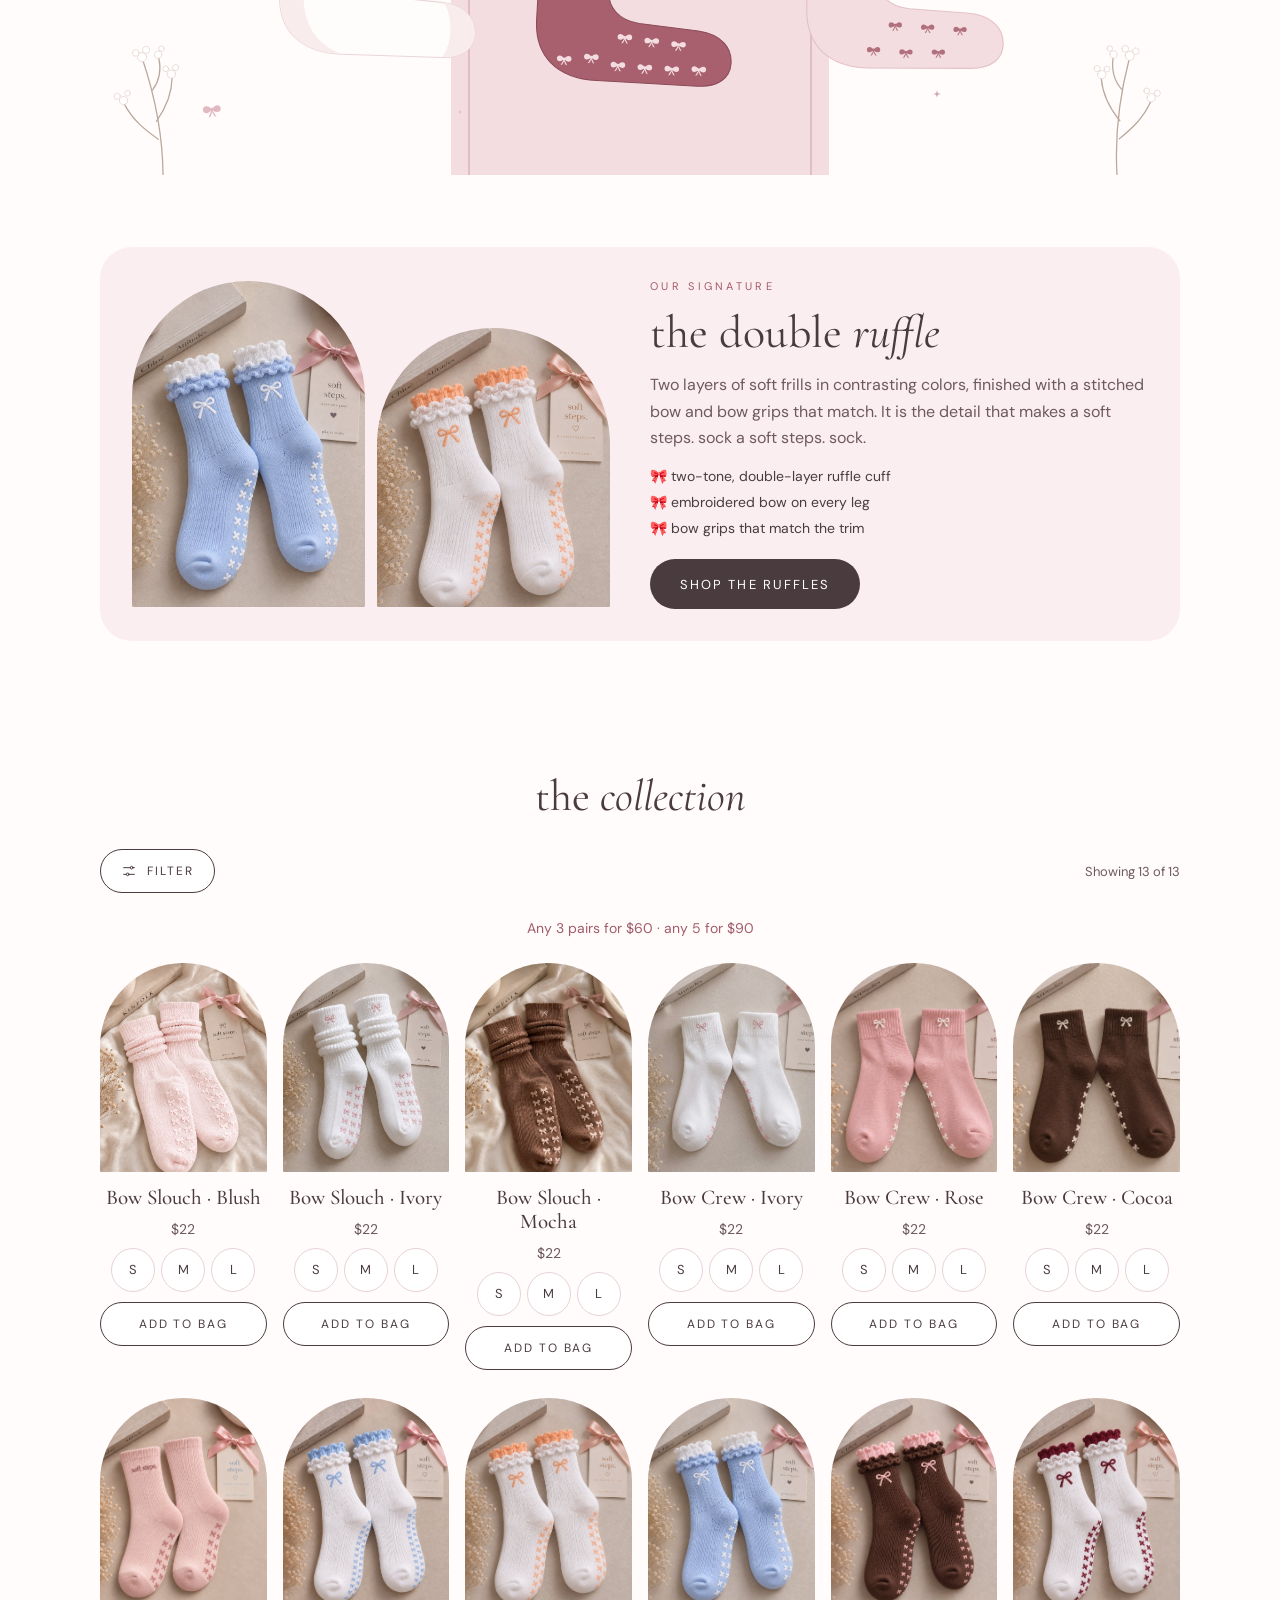
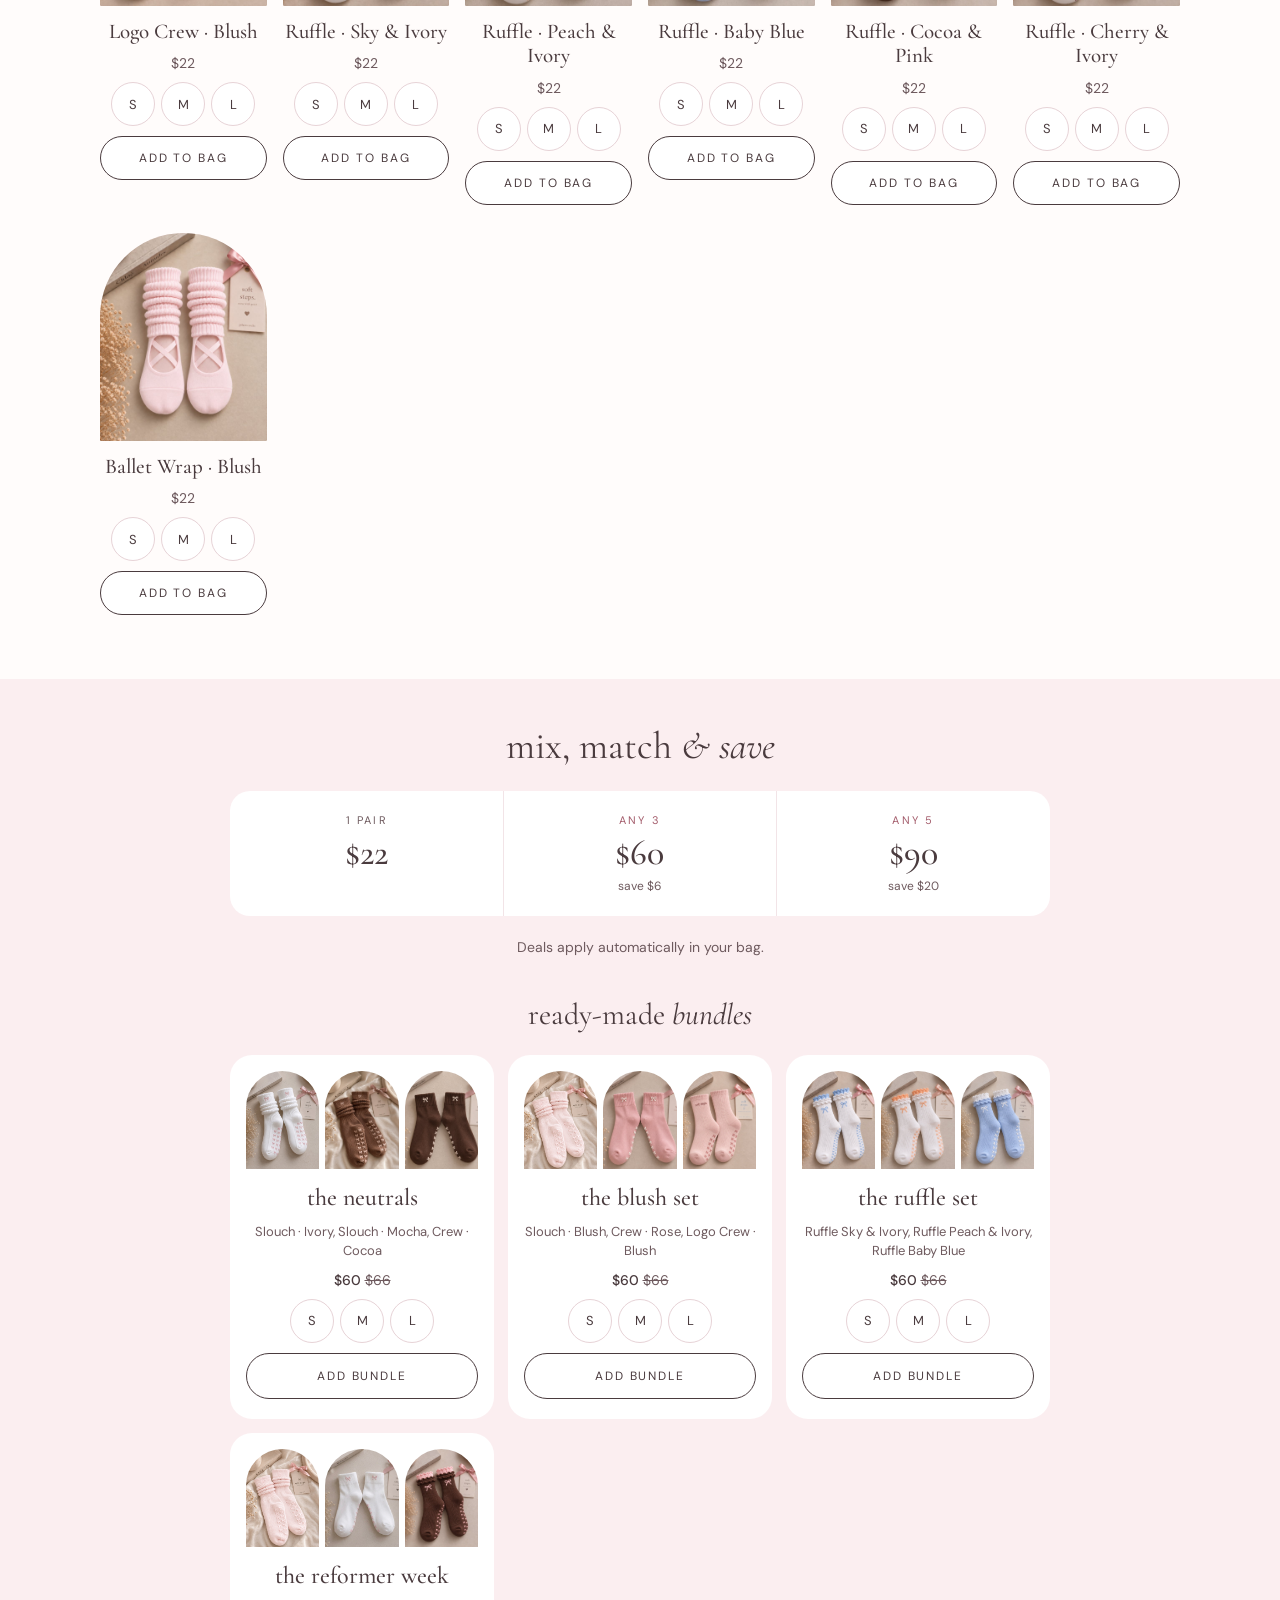
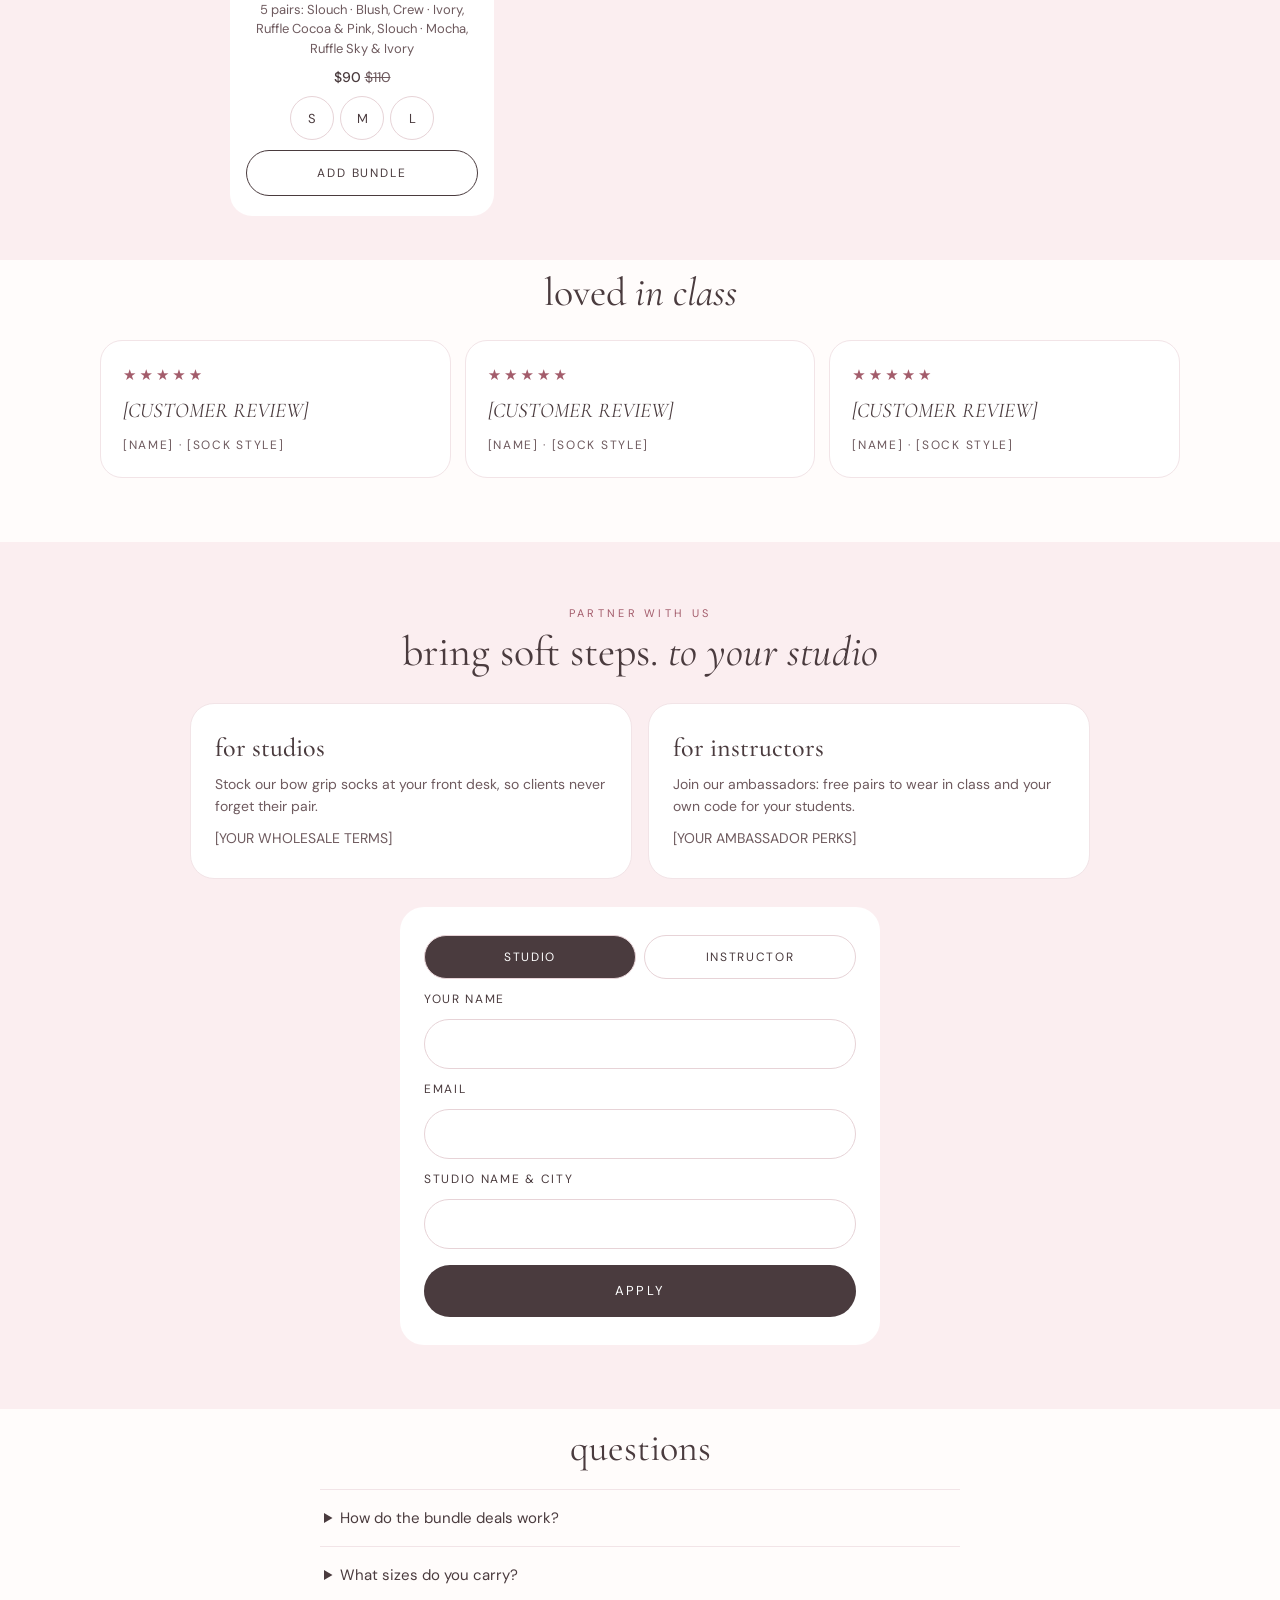
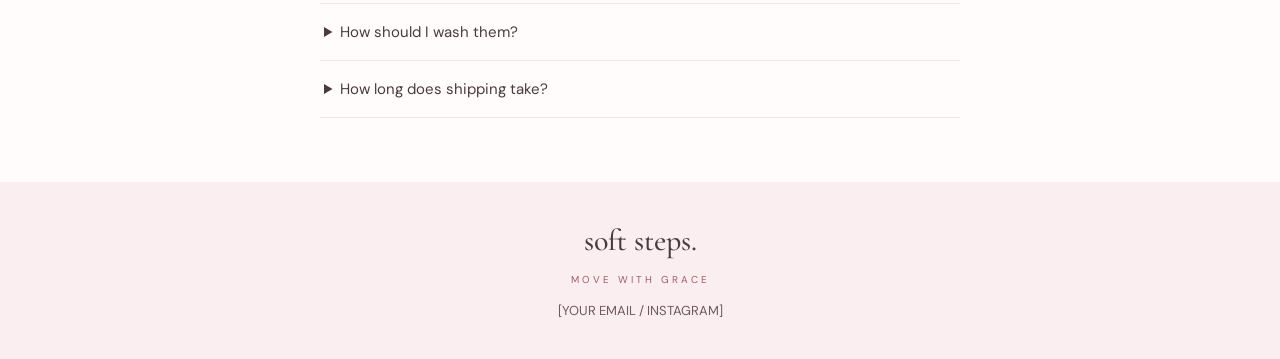
==== commit dd666ee5: "Add animated ribbon-and-socks graphic to the site A lightweight animated SVG (about 11 KB, no librar" ====
--- a/index.html
+++ b/index.html
@@ -67,6 +67,15 @@
       <div class="point"><span class="serif point-title" data-t="pt1"></span><span class="muted" data-t="pt1s"></span></div>
       <div class="point"><span class="serif point-title" data-t="pt2"></span><span class="muted" data-t="pt2s"></span></div>
       <div class="point"><span class="serif point-title" data-t="pt3"></span><span class="muted" data-t="pt3s"></span></div>
+    </section>
+
+    <!-- Motion graphic -->
+    <section class="motion" aria-labelledby="motion-title">
+      <div class="motion-copy">
+        <span class="label" data-t="motionLabel"></span>
+        <h2 class="serif motion-title" id="motion-title"><span data-t="motionA"></span><em data-t="motionB"></em></h2>
+      </div>
+      <img class="motion-art" src="assets/soft-steps-motion.svg" width="1200" height="540" data-t-alt="motionAlt">
     </section>
 
     <!-- Signature ruffle -->
--- a/styles.css
+++ b/styles.css
@@ -108,6 +108,12 @@
 .points { padding-top: 8px; padding-bottom: 48px; display: grid; grid-template-columns: repeat(auto-fit, minmax(200px, 1fr)); gap: 12px; }
 .point { padding: 22px 18px; border: 1px solid var(--line); border-radius: 18px; text-align: center; display: flex; flex-direction: column; align-items: center; gap: 6px; font-size: 14px; }
 .point-title { font-size: 22px; font-style: italic; }
+
+/* Motion graphic */
+.motion { max-width: 1120px; margin: 0 auto; padding: 8px 20px 56px; display: flex; flex-direction: column; align-items: center; gap: 8px; text-align: center; }
+.motion-copy { display: flex; flex-direction: column; align-items: center; gap: 10px; }
+.motion-title { margin: 0; font-weight: 400; font-size: 44px; line-height: 1.05; }
+.motion-art { display: block; width: 100%; height: auto; }
 
 /* Signature */
 .signature-wrap { padding-top: 16px; padding-bottom: 64px; }
@@ -295,7 +301,7 @@
   .hero { padding-top: 36px; }
   .hero-title { font-size: 46px; }
   .section-title { font-size: 36px; }
-  .sig-title, .partners-title { font-size: 36px; }
+  .sig-title, .partners-title, .motion-title { font-size: 36px; }
   .signature { padding: 20px; gap: 28px; border-radius: 24px; }
   .lang-btn { top: 10px; right: 6px; }
   .nav a { padding: 12px 10px; font-size: 12px; }
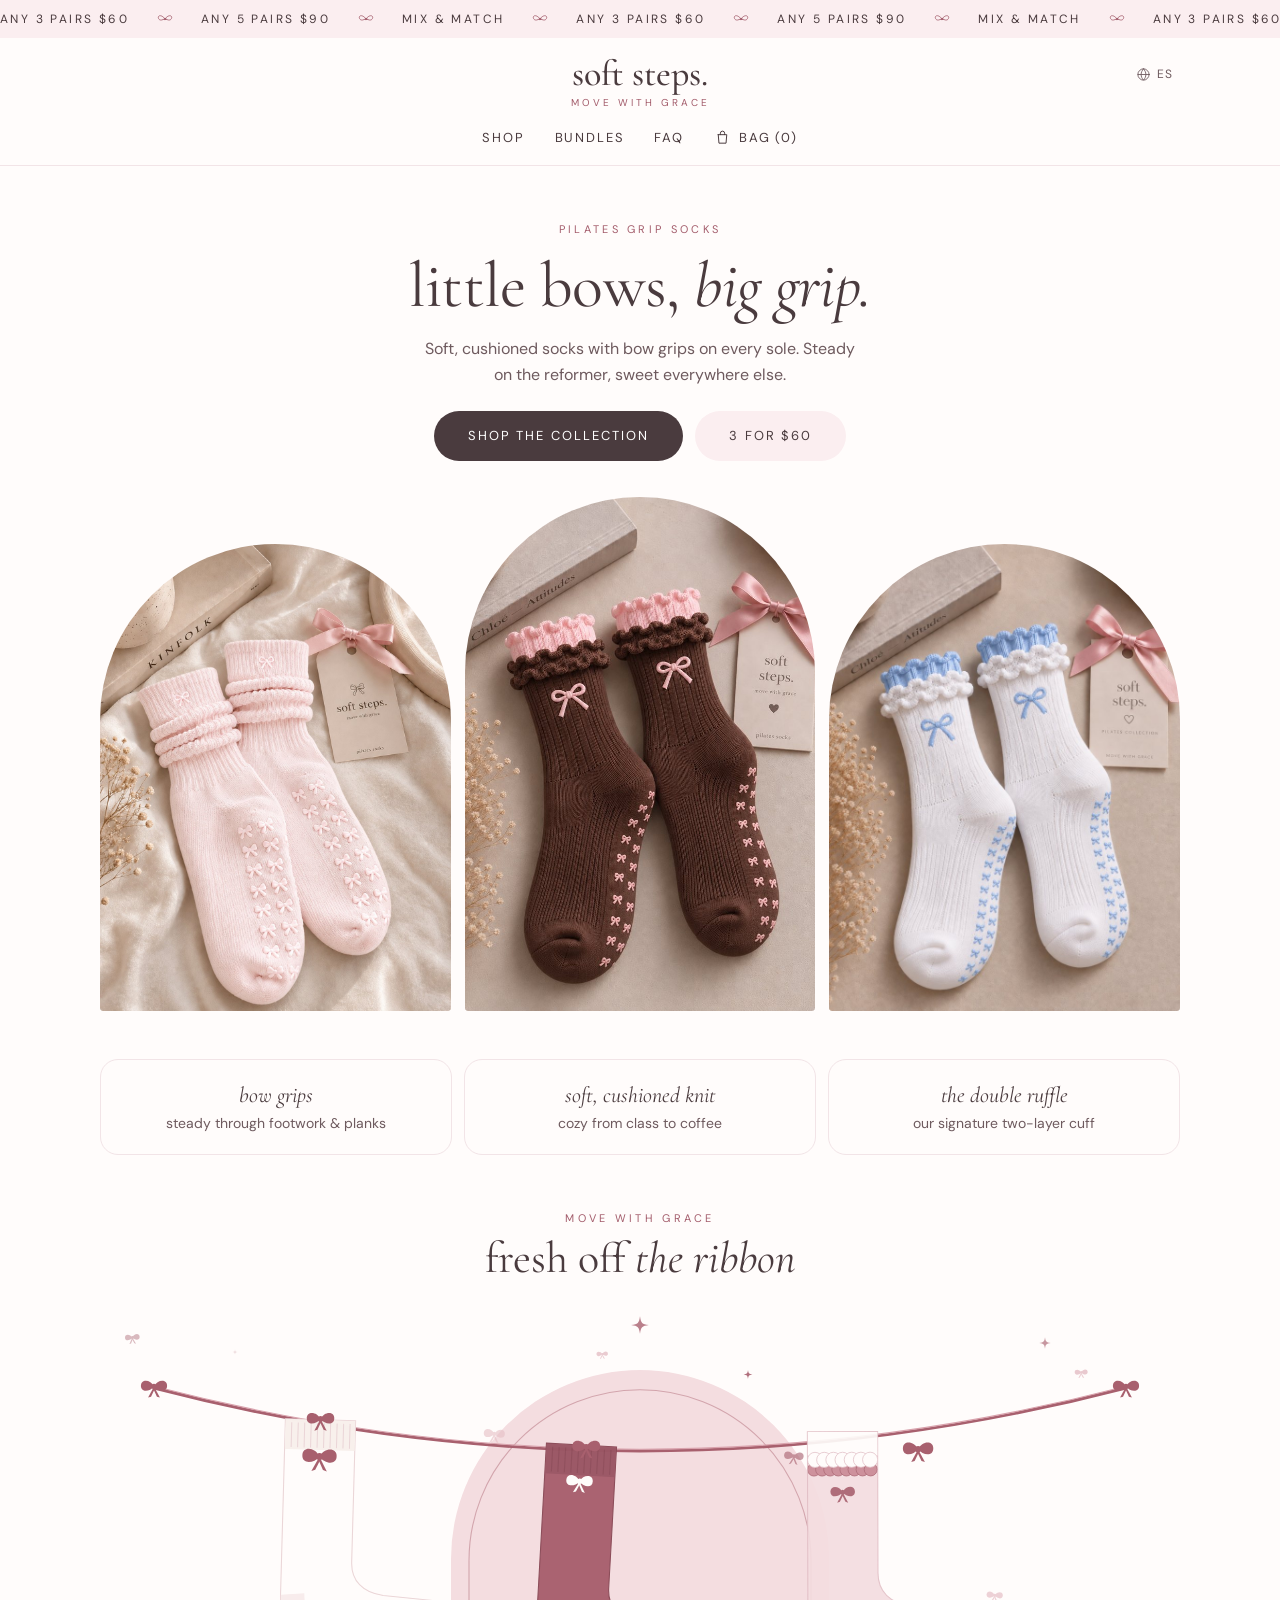
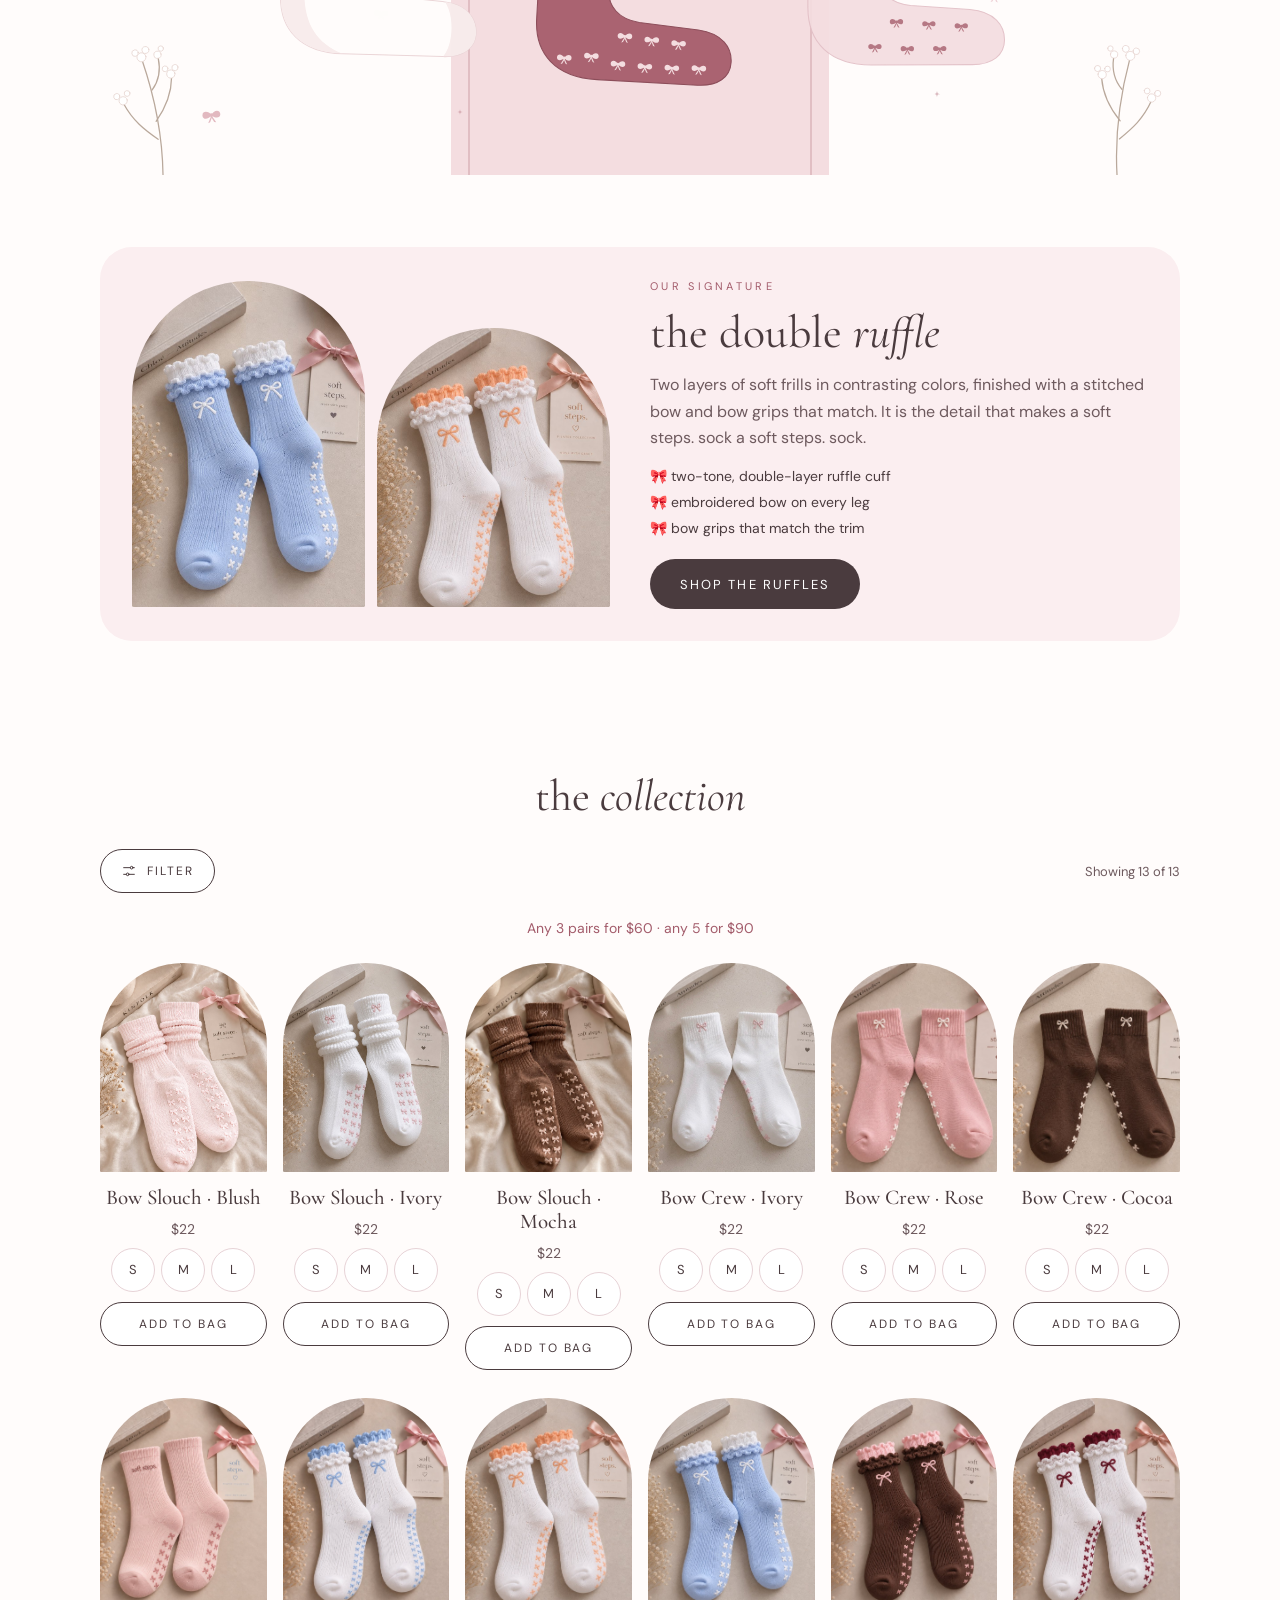
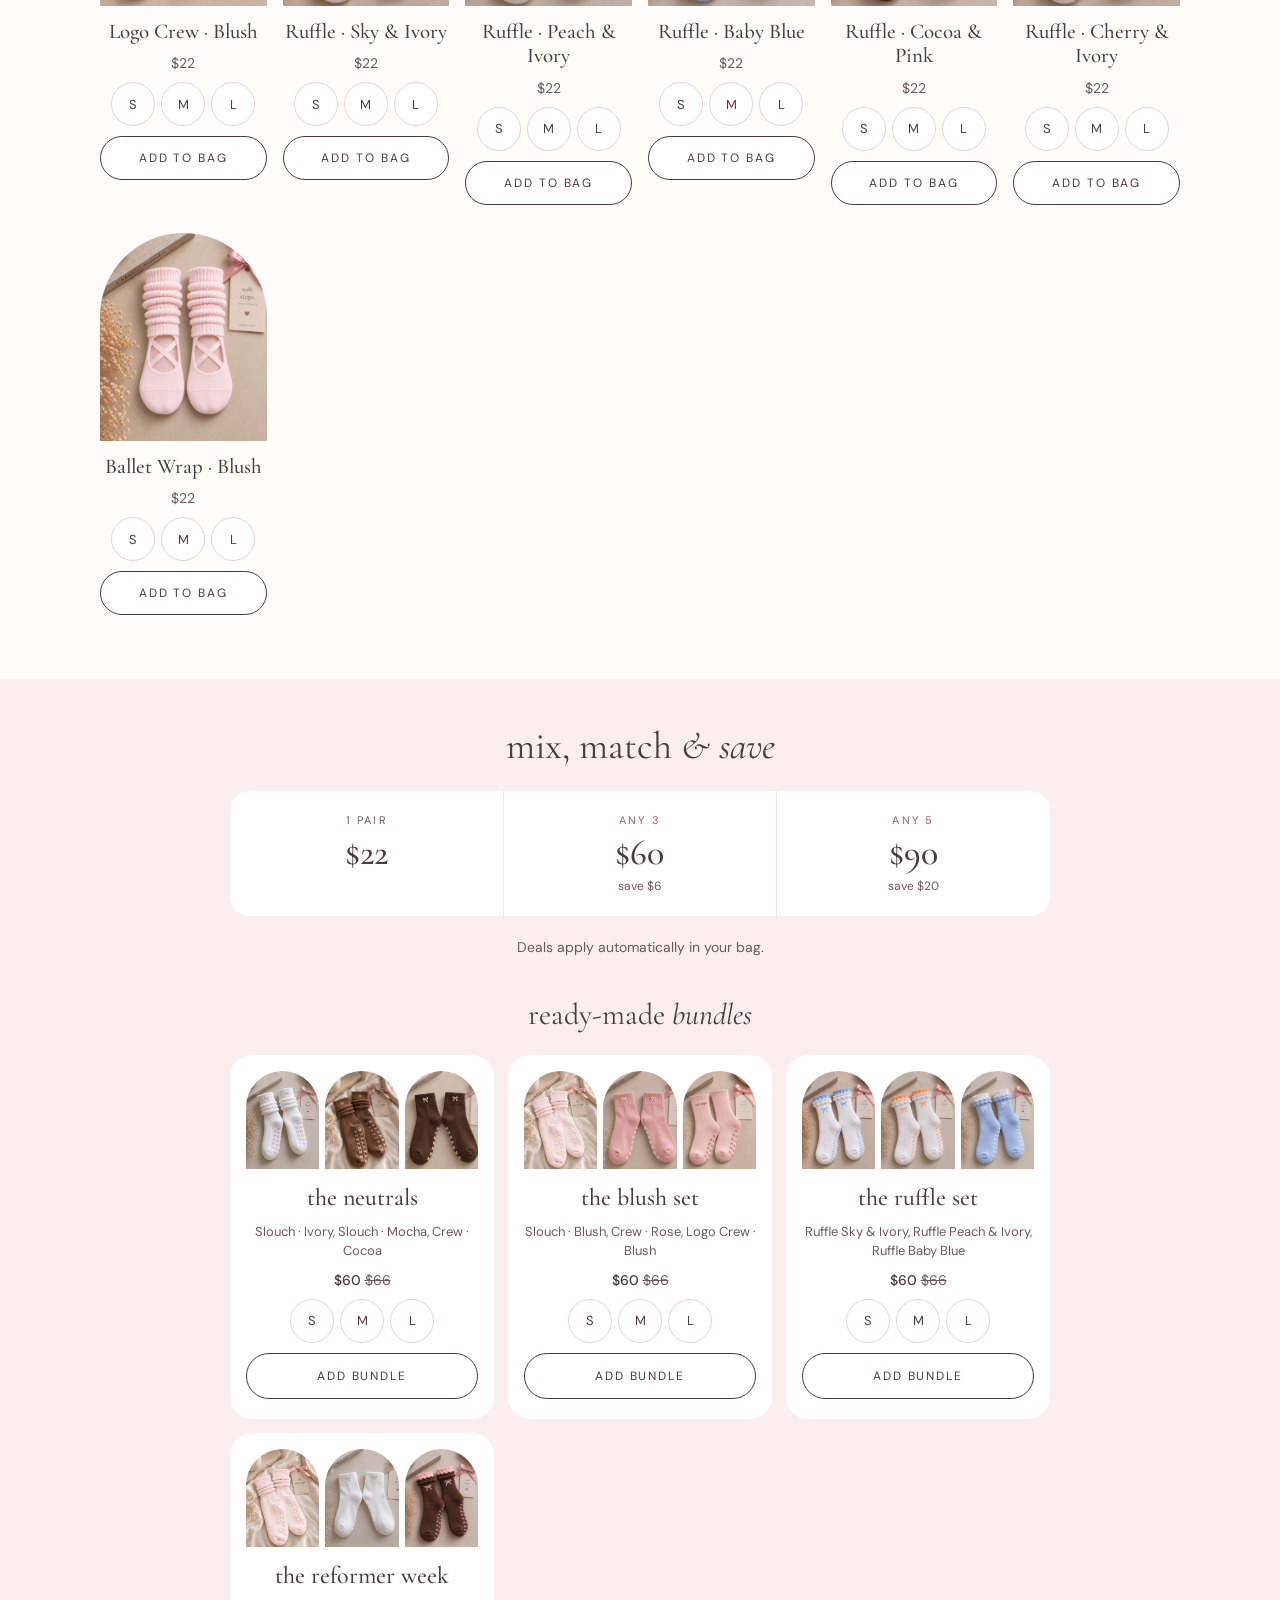
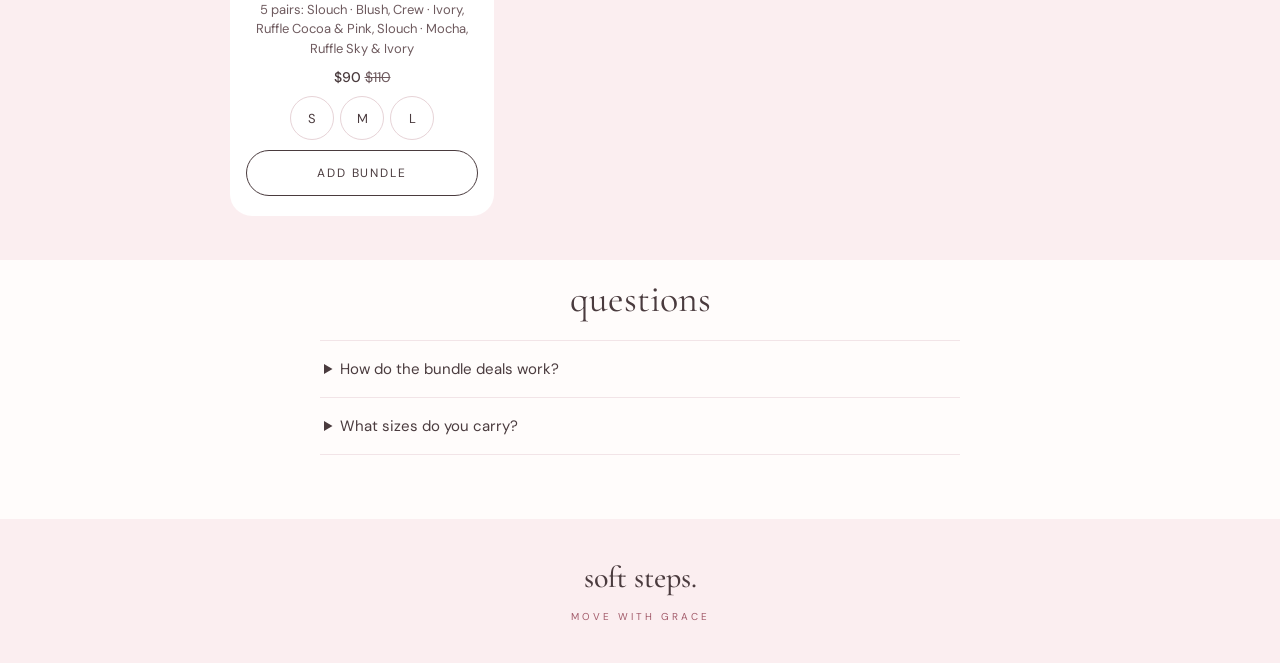
==== commit 31762cd6: "Hide unfinished parts so the site looks complete Hide the reviews and partners sections (and their m" ====
--- a/index.html
+++ b/index.html
@@ -32,8 +32,9 @@
       <nav class="nav">
         <a href="#shop" data-t="nShop"></a>
         <a href="#deals" data-t="nBundles"></a>
-        <a href="#reviews" data-t="nReviews"></a>
-        <a href="#partners" data-t="nPartners"></a>
+        <!-- Unhide these two links (remove "hidden") when reviews and partner perks are ready -->
+        <a href="#reviews" data-t="nReviews" hidden></a>
+        <a href="#partners" data-t="nPartners" hidden></a>
         <a href="#faq" data-t="nFaq"></a>
         <button type="button" class="bag-btn" data-action="open-cart" data-t-aria="openBag">
           <svg width="17" height="17" viewBox="0 0 24 24" fill="none" stroke="currentColor" stroke-width="1.4" stroke-linecap="round" stroke-linejoin="round" aria-hidden="true"><path d="M6 8h12l-1 12H7L6 8z"/><path d="M9 8V6a3 3 0 0 1 6 0v2"/></svg>
@@ -121,7 +122,8 @@
     </section>
 
     <!-- Reviews -->
-    <section id="reviews" class="wrap reviews">
+    <!-- Hidden until you have real reviews: remove "hidden" to show -->
+    <section id="reviews" class="wrap reviews" hidden>
       <h2 class="serif section-title"><span data-t="lovedA"></span><em data-t="lovedB"></em></h2>
       <div class="review-grid">
         <figure class="review">
@@ -143,7 +145,8 @@
     </section>
 
     <!-- Partners -->
-    <section id="partners" class="partners">
+    <!-- Hidden until wholesale terms, ambassador perks and a form service are ready: remove "hidden" to show -->
+    <section id="partners" class="partners" hidden>
       <div class="partners-inner">
         <div class="partners-head">
           <span class="label" data-t="partnerLabel"></span>
@@ -169,9 +172,10 @@
     <section id="faq" class="faq">
       <h2 class="serif section-title" data-t="questions"></h2>
       <details><summary data-t="faq1q"></summary><p class="muted" data-t="faq1a"></p></details>
-      <details><summary data-t="faq2q"></summary><p class="muted" data-t="faq2a"></p></details>
-      <details><summary data-t="faq3q"></summary><p class="muted">[YOUR CARE INSTRUCTIONS]</p></details>
-      <details class="last"><summary data-t="faq4q"></summary><p class="muted">[YOUR SHIPPING INFO]</p></details>
+      <details class="last"><summary data-t="faq2q"></summary><p class="muted" data-t="faq2a"></p></details>
+      <!-- Hidden until care and shipping info are filled in: remove "hidden" to show -->
+      <details hidden><summary data-t="faq3q"></summary><p class="muted">[YOUR CARE INSTRUCTIONS]</p></details>
+      <details class="last" hidden><summary data-t="faq4q"></summary><p class="muted">[YOUR SHIPPING INFO]</p></details>
     </section>
   </main>
 
@@ -179,7 +183,8 @@
   <footer class="footer">
     <span class="serif footer-name">soft steps.</span>
     <span class="logo-tag">move with grace</span>
-    <span class="muted small13">[YOUR EMAIL / INSTAGRAM]</span>
+    <!-- Add your email / Instagram here, then remove "hidden" -->
+    <span class="muted small13" hidden>[YOUR EMAIL / INSTAGRAM]</span>
   </footer>
 
   <!-- Welcome offer tab, popup, filter panel, photo viewer and bag are drawn by app.js -->
--- a/styles.css
+++ b/styles.css
@@ -13,6 +13,7 @@
 }
 
 * { box-sizing: border-box; }
+[hidden] { display: none !important; }
 html { scroll-behavior: smooth; }
 body {
   margin: 0;
@@ -295,6 +296,7 @@
 .sum.save { color: var(--rose); }
 .sum.total { font-size: 18px; font-weight: 500; color: var(--cocoa); }
 .drawer.right .pill { margin-top: 6px; min-height: 52px; }
+.checkout-soon { margin: 6px 0 0; padding: 14px; border-radius: 999px; background: var(--blush); text-align: center; font-size: 13px; letter-spacing: 0.08em; }
 
 /* Phones */
 @media (max-width: 640px) {
